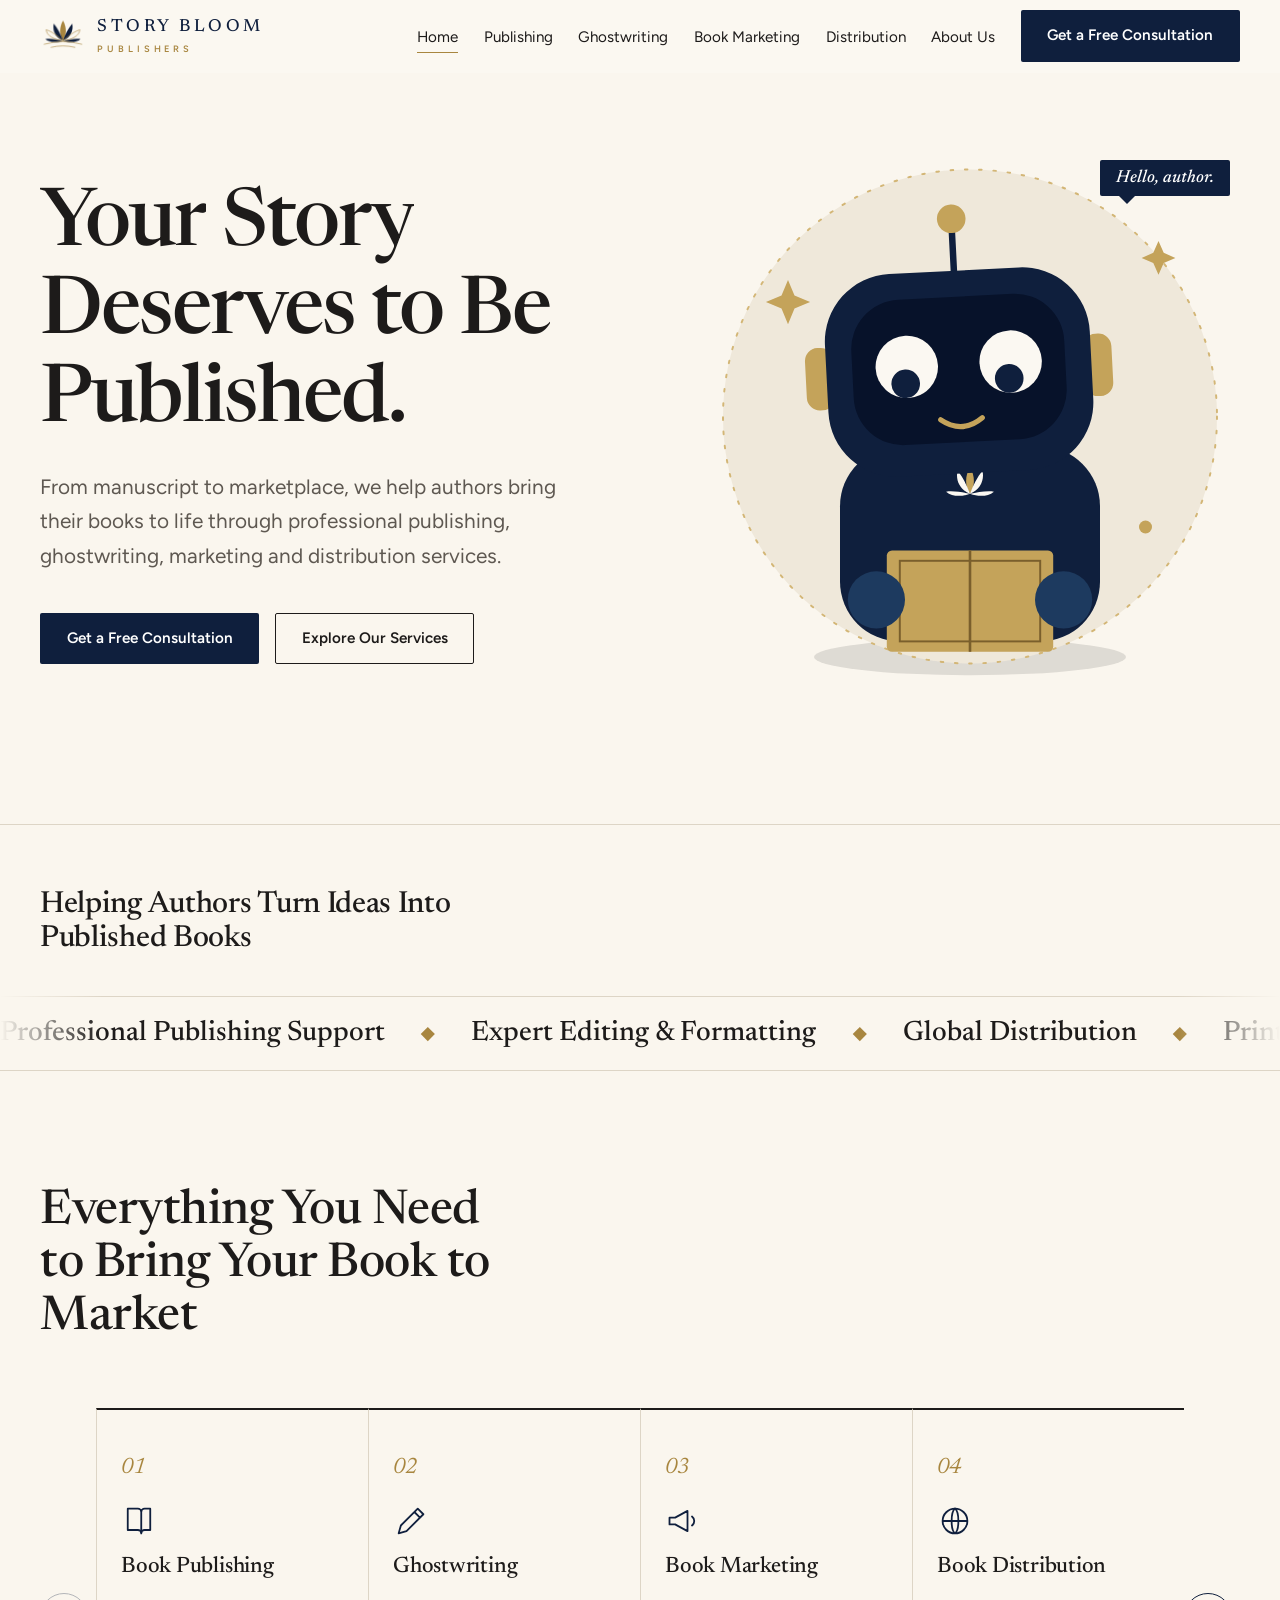
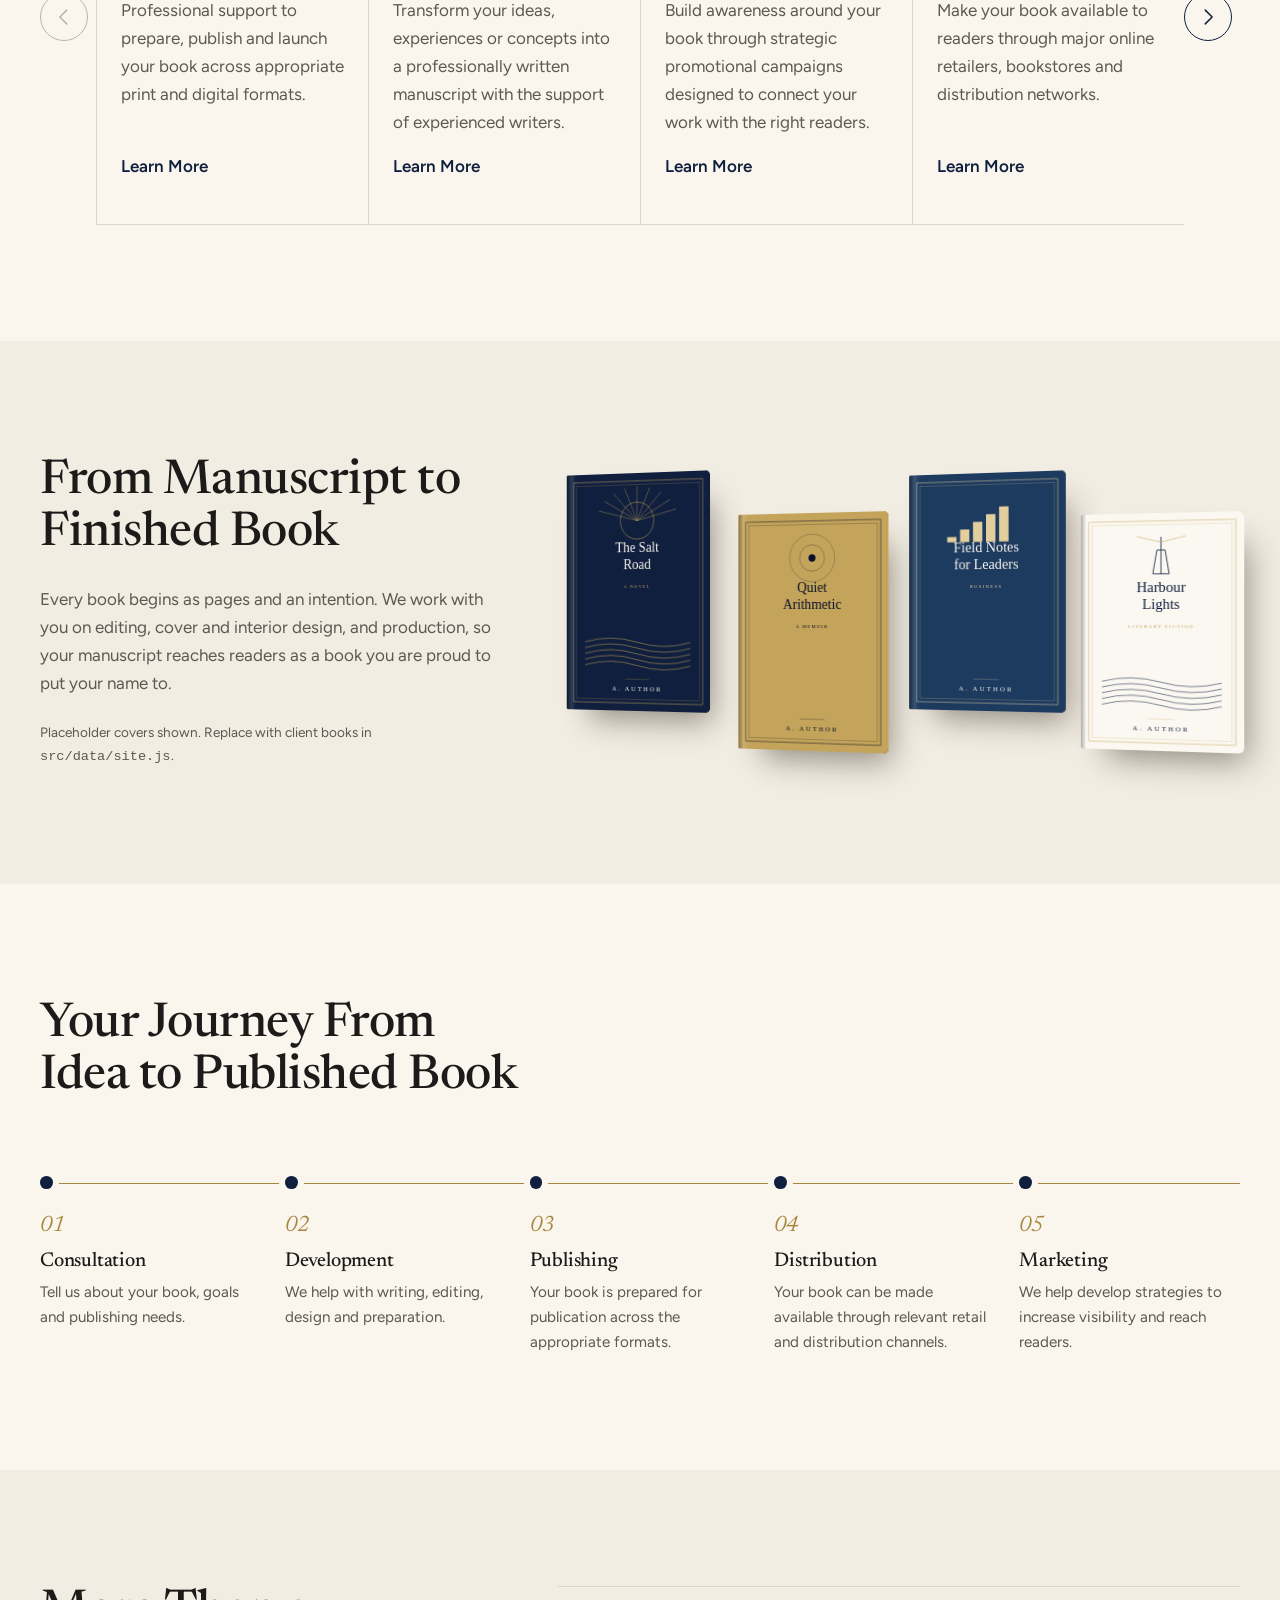
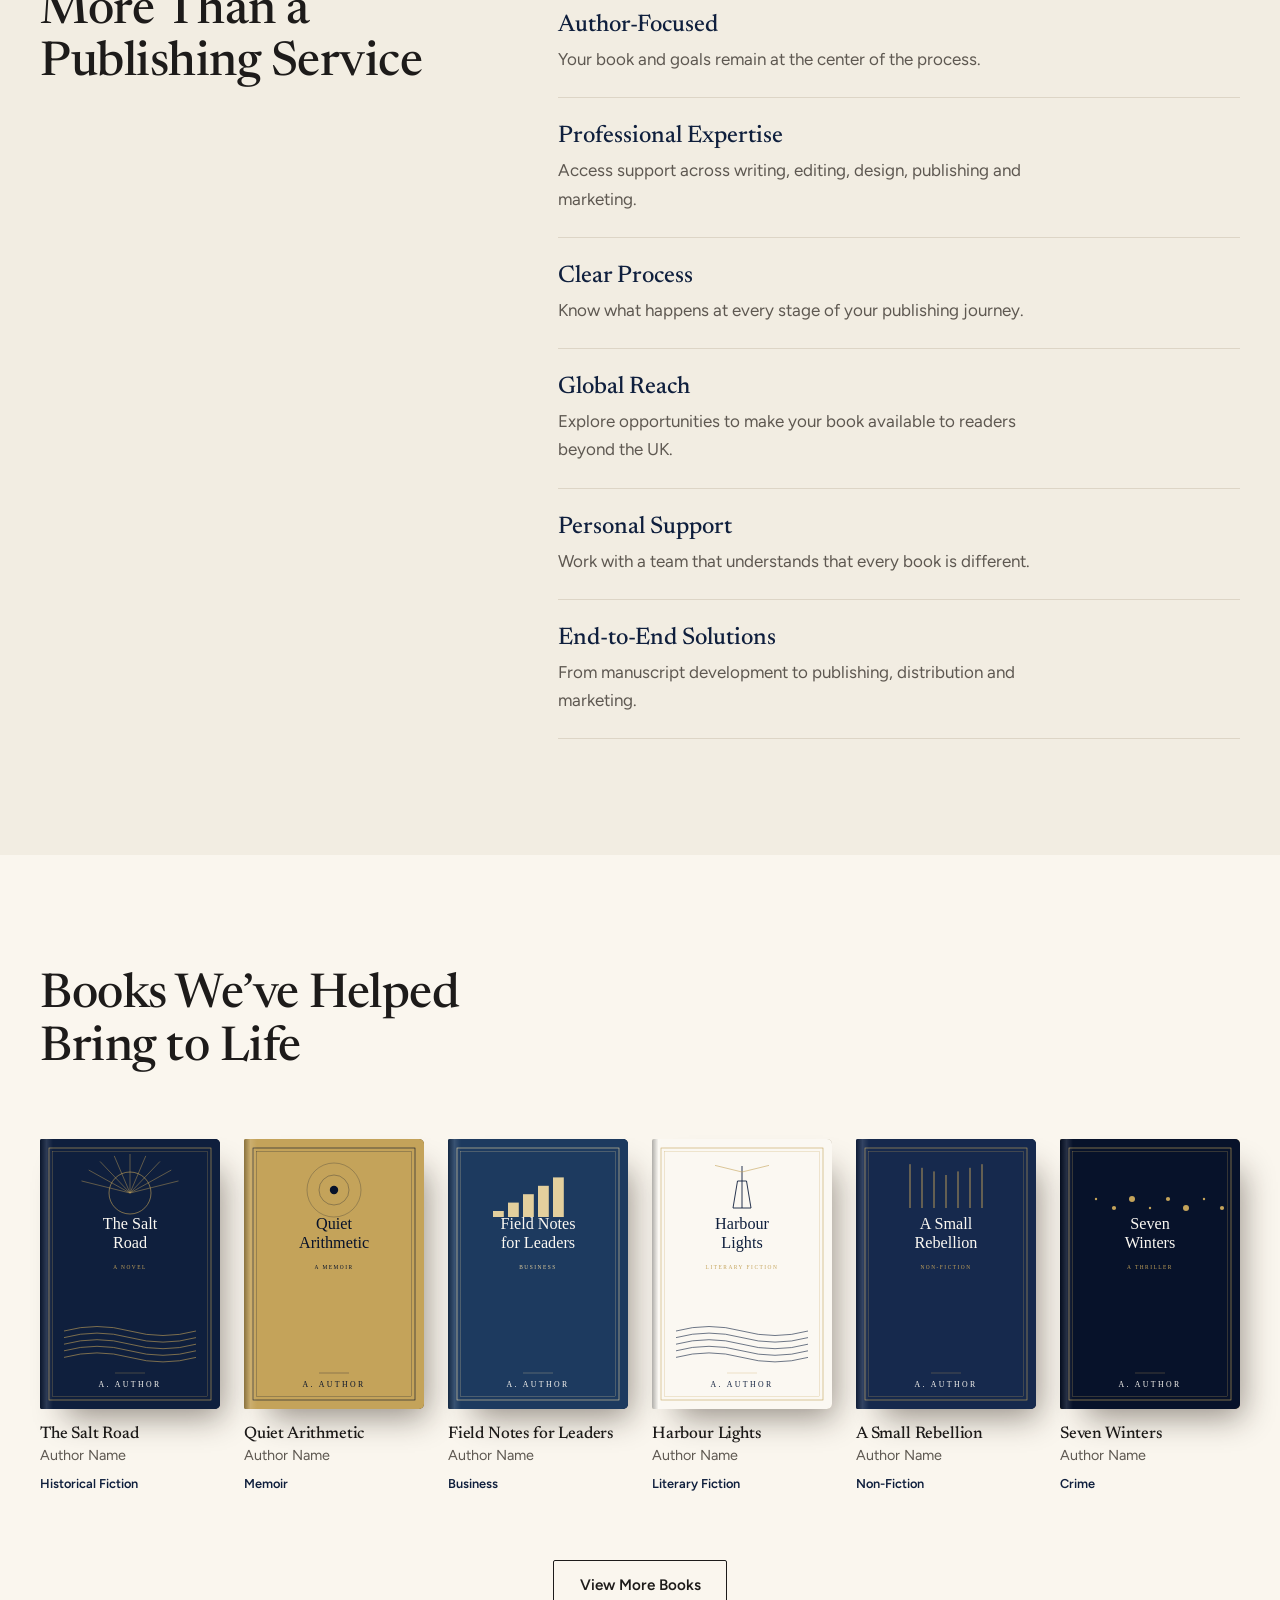
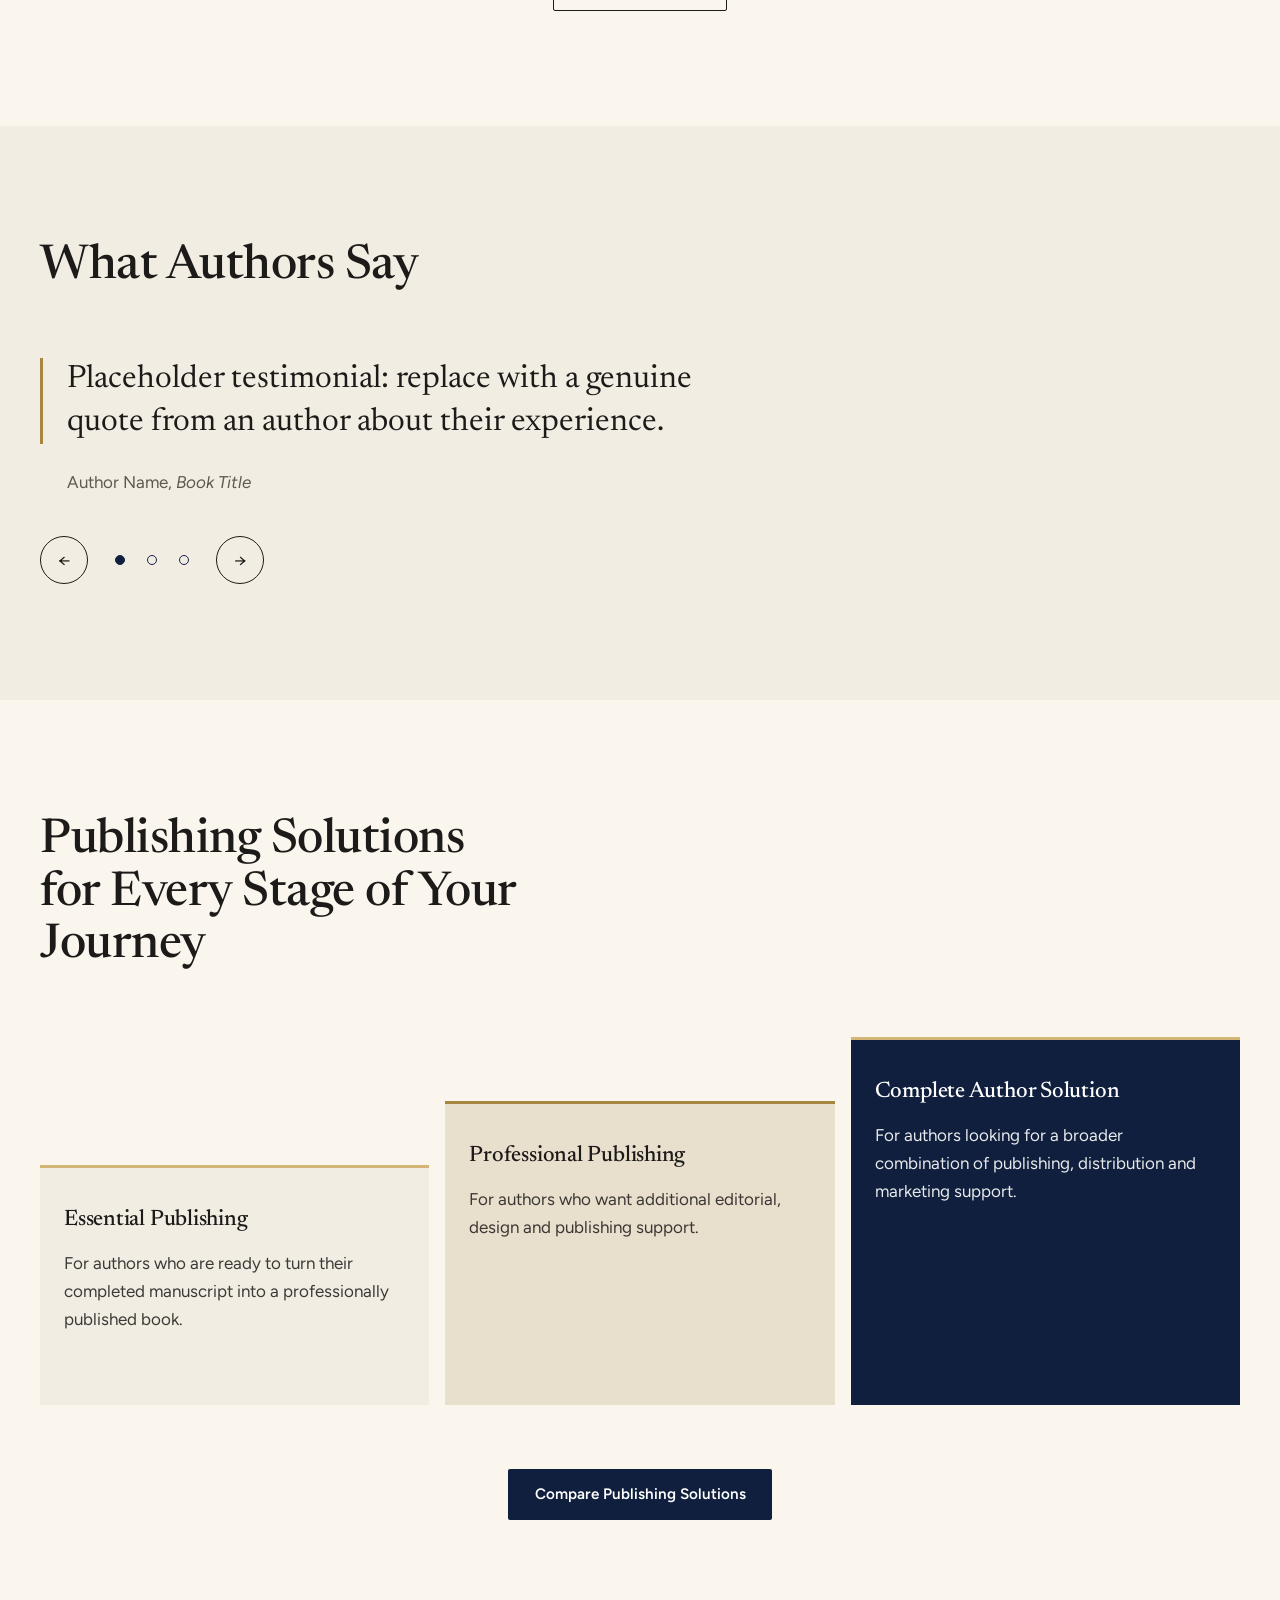
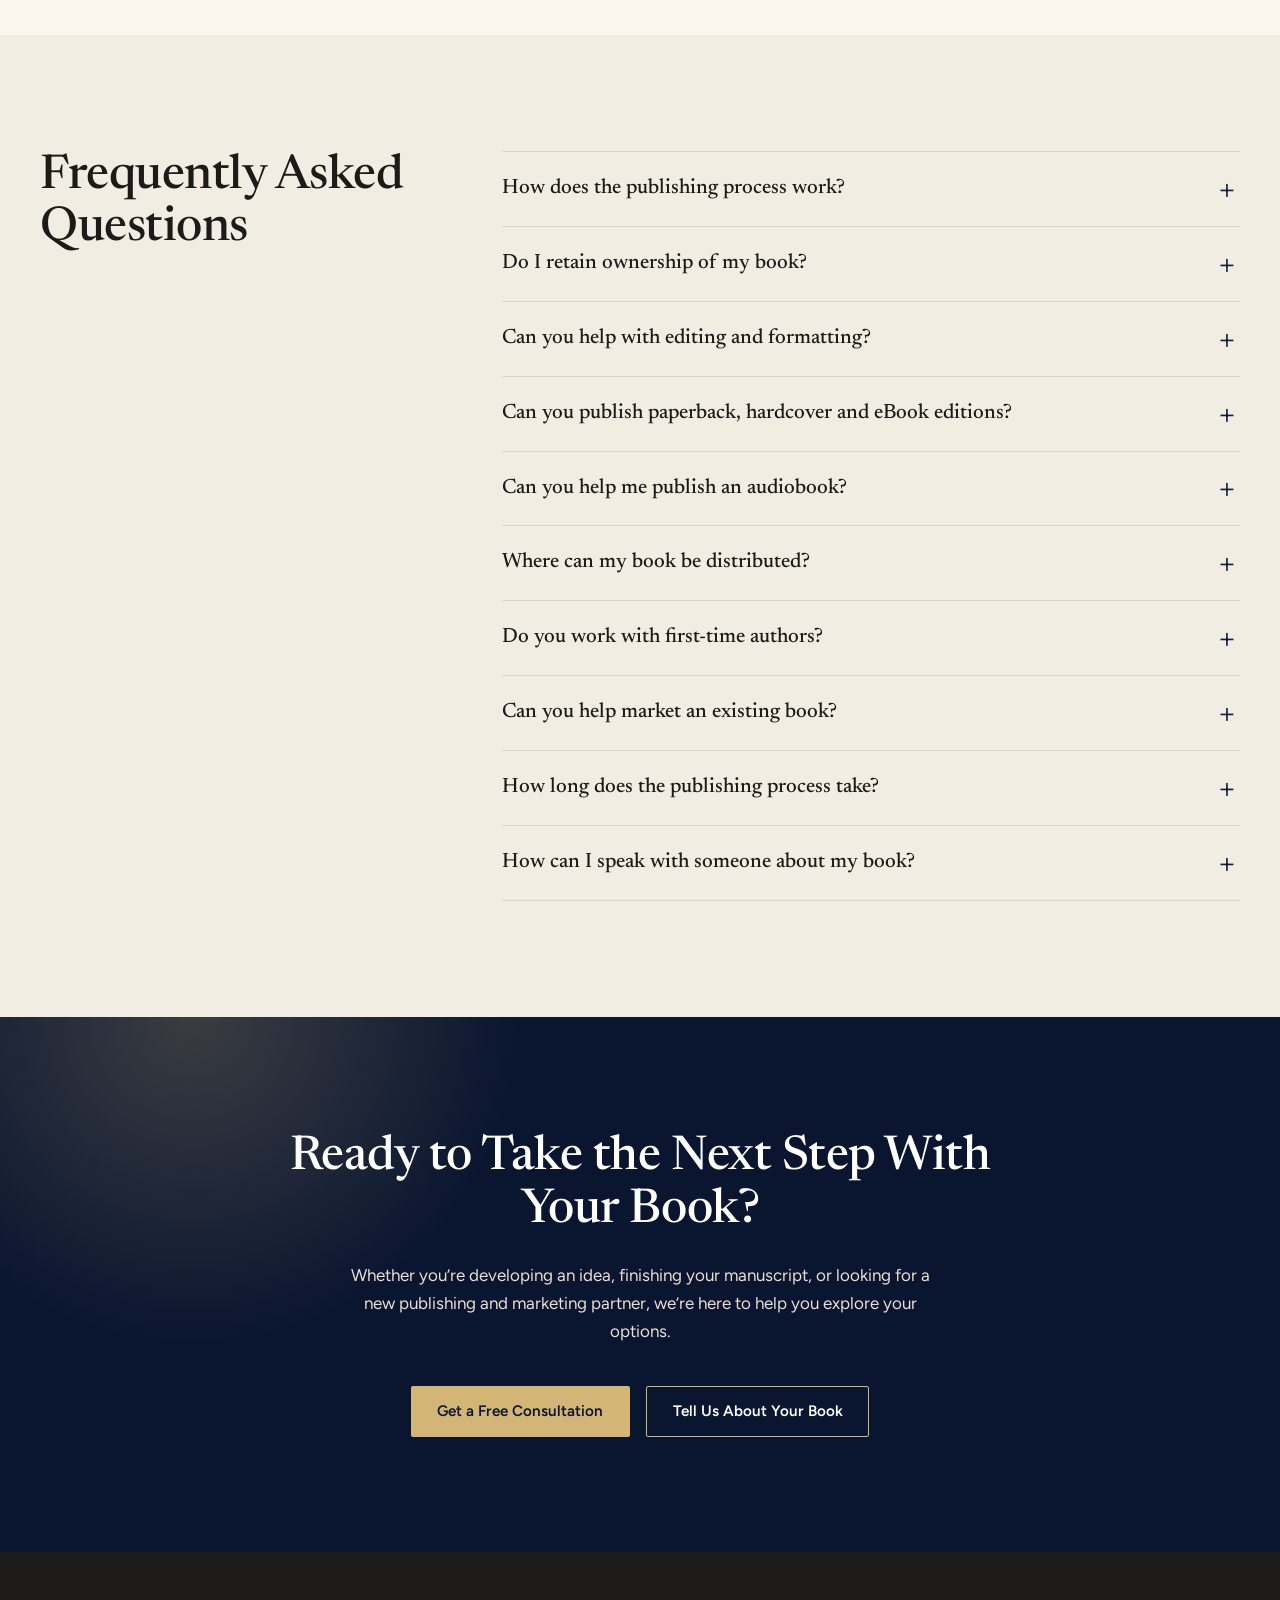
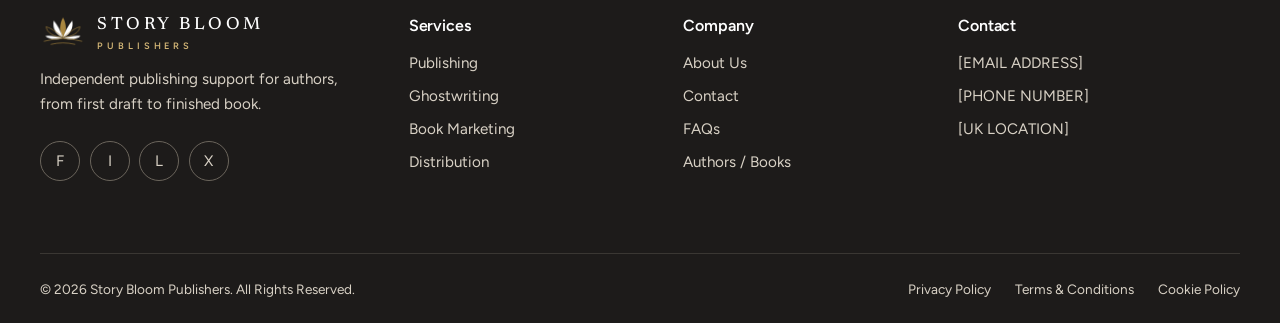
==== story-bloom/index.html @ 10a1fac2 "Add files via upload" ====
<!doctype html>
<html lang="en-GB">
<head>
  <meta charset="utf-8">
  <meta name="viewport" content="width=device-width, initial-scale=1">
  <title>Story Bloom Publishers | UK Book Publishing, Ghostwriting &amp; Marketing</title>
  <meta name="description" content="Professional book publishing, ghostwriting, book marketing and distribution services for authors in the UK. Bring your story to life and reach more readers.">
  <meta property="og:title" content="Story Bloom Publishers | UK Book Publishing, Ghostwriting & Marketing">
  <meta property="og:description" content="Professional book publishing, ghostwriting, book marketing and distribution services for authors in the UK.">
  <meta property="og:type" content="website">
  <meta property="og:image" content="assets/images/hero-books.svg"><!-- placeholder -->
  <meta property="og:url" content="https://www.example.co.uk/"><!-- placeholder -->
  <link rel="stylesheet" href="css/styles.css">
  <link rel="preconnect" href="https://fonts.googleapis.com"><link rel="preconnect" href="https://fonts.gstatic.com" crossorigin>
  <link href="https://fonts.googleapis.com/css2?family=Newsreader:ital,opsz,wght@0,6..72,400;0,6..72,500;1,6..72,400&family=Figtree:wght@400;500;600&display=swap" rel="stylesheet">
  <script type="application/ld+json">{"@context":"https://schema.org","@type":"Organization","name":"Story Bloom Publishers","url":"https://www.example.co.uk/","email":"[EMAIL ADDRESS]","telephone":"[PHONE NUMBER]"}</script>
</head>
<body>
<div id="site-header"></div>
<main id="main">

<!-- HERO -->
<section class="hero"><div class="wrap hero-grid">
  <div class="hero-copy">
    <h1>Your Story Deserves to Be Published.</h1>
    <p class="lead">From manuscript to marketplace, we help authors bring their books to life through professional publishing, ghostwriting, marketing and distribution services.</p>
    <div class="actions"><a class="btn btn-primary" href="#contact">Get a Free Consultation</a><a class="btn btn-ghost" href="#services">Explore Our Services</a></div>
  </div>
  <div class="hero-visual" id="hero-visual" role="img" aria-label="A friendly robot holding a book, its eyes following your cursor">
    <svg class="robot" viewBox="0 0 400 440" aria-hidden="true">
      <ellipse cx="200" cy="400" rx="120" ry="14" fill="#1d1b1a" opacity=".12"/>
      <circle cx="200" cy="215" r="190" fill="#efe8da"/>
      <circle cx="200" cy="215" r="190" fill="none" stroke="#d3b676" stroke-width="1.5" stroke-dasharray="2 9" stroke-linecap="round"/>
      <g class="twinkle"><path d="M60 110l5 12 12 5-12 5-5 12-5-12-12-5 12-5z" fill="#c4a35a"/><path d="M345 80l4 9 9 4-9 4-4 9-4-9-9-4 9-4z" fill="#c4a35a"/><circle cx="335" cy="300" r="5" fill="#c4a35a"/></g>
      <g class="body">
        <rect x="100" y="238" width="200" height="150" rx="46" fill="#0f1f3d"/>
        <g transform="translate(176 252) scale(.4)"><path d="M60 4C70 22 70 42 60 56 50 42 50 22 60 4Z" fill="#c4a35a"/><path d="M60 56C66 40 74 24 84 12 88 30 80 48 60 56ZM60 56C54 40 46 24 36 12 32 30 40 48 60 56ZM60 56C74 54 90 50 106 52 94 62 76 62 60 56ZM60 56C46 54 30 50 14 52 26 62 44 62 60 56Z" fill="#fbf8f2"/></g>
        <rect x="136" y="318" width="128" height="78" rx="4" fill="#c4a35a"/><rect x="146" y="326" width="108" height="62" fill="none" stroke="#7a5f2c" stroke-width="1.5"/><line x1="200" y1="318" x2="200" y2="396" stroke="#7a5f2c" stroke-width="2"/>
        <circle cx="128" cy="356" r="22" fill="#1d3a5f"/><circle cx="272" cy="356" r="22" fill="#1d3a5f"/>
      </g>
      <rect x="182" y="222" width="36" height="20" fill="#1d3a5f"/>
      <g class="head">
        <line x1="200" y1="72" x2="200" y2="36" stroke="#0f1f3d" stroke-width="5" stroke-linecap="round"/>
        <circle class="ant-ball" cx="200" cy="30" r="11" fill="#c4a35a"/>
        <rect x="82" y="124" width="22" height="48" rx="10" fill="#c4a35a"/><rect x="296" y="124" width="22" height="48" rx="10" fill="#c4a35a"/>
        <rect x="98" y="70" width="204" height="156" rx="52" fill="#0f1f3d"/>
        <rect x="118" y="90" width="164" height="112" rx="38" fill="#07122a"/>
        <g class="eye"><circle cx="160" cy="142" r="24" fill="#fbf8f2"/><circle class="pupil" cx="160" cy="142" r="11" fill="#0f1f3d"/><circle class="pupil" cx="164" cy="137" r="3.5" fill="#c4a35a" opacity=".0"/></g>
        <g class="eye"><circle cx="240" cy="142" r="24" fill="#fbf8f2"/><circle class="pupil" cx="240" cy="142" r="11" fill="#0f1f3d"/></g>
        <path d="M184 184q16 12 32 0" fill="none" stroke="#c4a35a" stroke-width="4" stroke-linecap="round"/>
      </g>
    </svg>
    <p class="bubble">Hello, author.</p>
  </div>
</div></section>

<!-- TRUST -->
<section class="trust" aria-labelledby="trust-h"><div class="wrap">
  <h2 id="trust-h">Helping Authors Turn Ideas Into Published Books</h2></div>
  <div class="marquee"><div class="marquee-track" id="marquee-track"><ul class="marquee-set">
    <li>Professional Publishing Support</li>
    <li>Expert Editing &amp; Formatting</li>
    <li>Global Distribution</li>
    <li>Print &amp; Digital Publishing</li>
    <li>Dedicated Author Support</li>
    <li>Professional Cover Design</li>
    <li>Manuscript Assessment</li>
    <li>ISBN &amp; Metadata Support</li>
    <li>eBook Conversion</li>
    <li>Audiobook Production</li>
    <li>Launch &amp; Marketing Planning</li>
  </ul></div></div>
</section>

<!-- SERVICES -->
<section class="section" id="services" data-reveal><div class="wrap">
  <h2 class="section-title">Everything You Need to Bring Your Book to Market</h2>
  <div class="svc-wrap" role="region" aria-roledescription="carousel" aria-label="Our services">
    <button class="svc-btn" id="svc-prev" aria-label="Previous services"><svg viewBox="0 0 32 32" aria-hidden="true"><path d="M20 6L10 16l10 10"/></svg></button>
    <div class="services" id="svc-track" tabindex="0">
    <article class="service" id="publishing"><span class="num">01</span>
      <svg viewBox="0 0 32 32" aria-hidden="true"><path d="M6 5h9a3 3 0 0 1 3 3v19a3 3 0 0 0-3-3H6zM26 5h-5a3 3 0 0 0-3 3v19a3 3 0 0 1 3-3h5z"/></svg>
      <h3>Book Publishing</h3><p>Professional support to prepare, publish and launch your book across appropriate print and digital formats.</p><a href="#publishing" class="more">Learn More<span class="sr"> about Book Publishing</span></a></article>
    <article class="service" id="ghostwriting"><span class="num">02</span>
      <svg viewBox="0 0 32 32" aria-hidden="true"><path d="M5 27l2-7L22 5l5 5L12 25zM19 8l5 5"/></svg>
      <h3>Ghostwriting</h3><p>Transform your ideas, experiences or concepts into a professionally written manuscript with the support of experienced writers.</p><a href="#ghostwriting" class="more">Learn More<span class="sr"> about Ghostwriting</span></a></article>
    <article class="service" id="marketing"><span class="num">03</span>
      <svg viewBox="0 0 32 32" aria-hidden="true"><path d="M4 13v6h5l11 6V7L9 13zM24 12a5 5 0 0 1 0 8"/></svg>
      <h3>Book Marketing</h3><p>Build awareness around your book through strategic promotional campaigns designed to connect your work with the right readers.</p><a href="#marketing" class="more">Learn More<span class="sr"> about Book Marketing</span></a></article>
    <article class="service" id="distribution"><span class="num">04</span>
      <svg viewBox="0 0 32 32" aria-hidden="true"><path d="M16 5a11 11 0 1 0 0 22 11 11 0 0 0 0-22zM5 16h22M16 5c4 3 4 19 0 22M16 5c-4 3-4 19 0 22"/></svg>
      <h3>Book Distribution</h3><p>Make your book available to readers through major online retailers, bookstores and distribution networks.</p><a href="#distribution" class="more">Learn More<span class="sr"> about Book Distribution</span></a></article>
    <article class="service" id="audiobook"><span class="num">05</span>
      <svg viewBox="0 0 32 32" aria-hidden="true"><path d="M5 20v-4a11 11 0 0 1 22 0v4M5 18h4v8H5zM23 18h4v8h-4z"/></svg>
      <h3>Audiobook Production</h3><p>Turn your finished book into an audiobook, with narration and production support for listening platforms.</p><a href="#audiobook" class="more">Learn More<span class="sr"> about Audiobook Production</span></a></article>
    <article class="service" id="editing"><span class="num">06</span>
      <svg viewBox="0 0 32 32" aria-hidden="true"><path d="M14 6a8 8 0 1 0 0 16 8 8 0 0 0 0-16zM20 20l7 7"/></svg>
      <h3>Editing &amp; Proofreading</h3><p>Refine your manuscript with careful editorial support, from structural feedback to final proofreading.</p><a href="#editing" class="more">Learn More<span class="sr"> about Editing &amp; Proofreading</span></a></article>
    <article class="service" id="cover-design"><span class="num">07</span>
      <svg viewBox="0 0 32 32" aria-hidden="true"><path d="M6 4h20v24H6zM11 21l4-5 3 3 3-4 4 6"/></svg>
      <h3>Cover Design &amp; Formatting</h3><p>A cover and interior layout shaped around your story, designed to look at home on any bookshelf.</p><a href="#cover-design" class="more">Learn More<span class="sr"> about Cover Design &amp; Formatting</span></a></article>
    </div>
    <button class="svc-btn" id="svc-next" aria-label="Next services"><svg viewBox="0 0 32 32" aria-hidden="true"><path d="M12 6l10 10-10 10"/></svg></button>
  </div>
</div></section>

<!-- MANUSCRIPT TO BOOK -->
<section class="section band" data-reveal><div class="wrap feature">
  <div><h2>From Manuscript to Finished Book</h2>
    <p>Every book begins as pages and an intention. We work with you on editing, cover and interior design, and production, so your manuscript reaches readers as a book you are proud to put your name to.</p>
    <p class="note">Placeholder covers shown. Replace with client books in <code>src/data/site.js</code>.</p></div>
  <div class="shelf" id="feature-books"></div>
</div></section>

<!-- PROCESS -->
<section class="section" data-reveal><div class="wrap">
  <h2 class="section-title">Your Journey From Idea to Published Book</h2>
  <ol class="steps">
    <li><span class="num">01</span><h3>Consultation</h3><p>Tell us about your book, goals and publishing needs.</p></li>
    <li><span class="num">02</span><h3>Development</h3><p>We help with writing, editing, design and preparation.</p></li>
    <li><span class="num">03</span><h3>Publishing</h3><p>Your book is prepared for publication across the appropriate formats.</p></li>
    <li><span class="num">04</span><h3>Distribution</h3><p>Your book can be made available through relevant retail and distribution channels.</p></li>
    <li><span class="num">05</span><h3>Marketing</h3><p>We help develop strategies to increase visibility and reach readers.</p></li>
  </ol>
</div></section>

<!-- WHY US -->
<section class="section band" id="about" data-reveal><div class="wrap why">
  <h2>More Than a Publishing Service</h2>
  <dl class="why-list">
    <div><dt>Author-Focused</dt><dd>Your book and goals remain at the center of the process.</dd></div>
    <div><dt>Professional Expertise</dt><dd>Access support across writing, editing, design, publishing and marketing.</dd></div>
    <div><dt>Clear Process</dt><dd>Know what happens at every stage of your publishing journey.</dd></div>
    <div><dt>Global Reach</dt><dd>Explore opportunities to make your book available to readers beyond the UK.</dd></div>
    <div><dt>Personal Support</dt><dd>Work with a team that understands that every book is different.</dd></div>
    <div><dt>End-to-End Solutions</dt><dd>From manuscript development to publishing, distribution and marketing.</dd></div>
  </dl>
</div></section>

<!-- BOOKS -->
<section class="section" id="books" data-reveal><div class="wrap">
  <h2 class="section-title">Books We’ve Helped Bring to Life</h2>
  <!-- PLACEHOLDER CONTENT: edit the books array in src/data/site.js -->
  <div class="book-grid" id="book-grid"></div>
  <p class="center"><a class="btn btn-ghost" href="#books">View More Books</a></p>
</div></section>

<!-- TESTIMONIALS -->
<section class="section band" data-reveal><div class="wrap">
  <h2 class="section-title">What Authors Say</h2>
  <!-- PLACEHOLDER CONTENT: not real testimonials. Replace in src/data/site.js -->
  <div class="slider" role="region" aria-roledescription="carousel" aria-label="Author testimonials">
    <div class="t-track" id="t-track" tabindex="0"></div>
    <div class="t-ctrl"><button id="t-prev" aria-label="Previous testimonial">←</button><div id="t-dots" class="dots"></div><button id="t-next" aria-label="Next testimonial">→</button></div>
  </div>
</div></section>

<!-- SOLUTIONS -->
<section class="section" data-reveal><div class="wrap">
  <h2 class="section-title">Publishing Solutions for Every Stage of Your Journey</h2>
  <div class="solutions">
    <article class="sol"><h3>Essential Publishing</h3><p>For authors who are ready to turn their completed manuscript into a professionally published book.</p></article>
    <article class="sol sol-mid"><h3>Professional Publishing</h3><p>For authors who want additional editorial, design and publishing support.</p></article>
    <article class="sol sol-top"><h3>Complete Author Solution</h3><p>For authors looking for a broader combination of publishing, distribution and marketing support.</p></article>
  </div>
  <p class="center"><a class="btn btn-primary" href="#publishing">Compare Publishing Solutions</a></p>
</div></section>

<!-- FAQ -->
<section class="section band" id="faq" data-reveal><div class="wrap faq">
  <h2>Frequently Asked Questions</h2>
  <div class="faq-list">
    <div class="faq-item"><h3><button class="faq-q" aria-expanded="false" aria-controls="a1" id="q1">How does the publishing process work?</button></h3><div class="faq-a" id="a1" role="region" aria-labelledby="q1"><p>It begins with a consultation about your book and goals. We then recommend the editing, design, publishing, distribution and marketing support that suits you.</p></div></div>
    <div class="faq-item"><h3><button class="faq-q" aria-expanded="false" aria-controls="a2" id="q2">Do I retain ownership of my book?</button></h3><div class="faq-a" id="a2" role="region" aria-labelledby="q2"><p>Depending on your chosen service and agreement, rights are set out in your contract. We will explain the terms clearly before you commit.</p></div></div>
    <div class="faq-item"><h3><button class="faq-q" aria-expanded="false" aria-controls="a3" id="q3">Can you help with editing and formatting?</button></h3><div class="faq-a" id="a3" role="region" aria-labelledby="q3"><p>Yes, depending on your chosen service, we can support editing, interior formatting and cover design.</p></div></div>
    <div class="faq-item"><h3><button class="faq-q" aria-expanded="false" aria-controls="a4" id="q4">Can you publish paperback, hardcover and eBook editions?</button></h3><div class="faq-a" id="a4" role="region" aria-labelledby="q4"><p>We can help prepare a range of print and digital formats. Available options depend on your book and chosen service.</p></div></div>
    <div class="faq-item"><h3><button class="faq-q" aria-expanded="false" aria-controls="a5" id="q5">Can you help me publish an audiobook?</button></h3><div class="faq-a" id="a5" role="region" aria-labelledby="q5"><p>Audiobook support may be available depending on your chosen service. Ask us during your consultation.</p></div></div>
    <div class="faq-item"><h3><button class="faq-q" aria-expanded="false" aria-controls="a6" id="q6">Where can my book be distributed?</button></h3><div class="faq-a" id="a6" role="region" aria-labelledby="q6"><p>Depending on your chosen service and agreement, we can help make your book available through online retailers, bookstores and distribution networks.</p></div></div>
    <div class="faq-item"><h3><button class="faq-q" aria-expanded="false" aria-controls="a7" id="q7">Do you work with first-time authors?</button></h3><div class="faq-a" id="a7" role="region" aria-labelledby="q7"><p>Yes. We work with first-time, independent and established authors, and guide you at each stage.</p></div></div>
    <div class="faq-item"><h3><button class="faq-q" aria-expanded="false" aria-controls="a8" id="q8">Can you help market an existing book?</button></h3><div class="faq-a" id="a8" role="region" aria-labelledby="q8"><p>Yes, we can discuss marketing strategies for books that are already published.</p></div></div>
    <div class="faq-item"><h3><button class="faq-q" aria-expanded="false" aria-controls="a9" id="q9">How long does the publishing process take?</button></h3><div class="faq-a" id="a9" role="region" aria-labelledby="q9"><p>Timelines depend on your manuscript, chosen services and agreement. We will outline an expected schedule at the start.</p></div></div>
    <div class="faq-item"><h3><button class="faq-q" aria-expanded="false" aria-controls="a10" id="q10">How can I speak with someone about my book?</button></h3><div class="faq-a" id="a10" role="region" aria-labelledby="q10"><p>Request a free consultation using the button below, or contact us by email or phone.</p></div></div>
  </div>
</div></section>

<!-- FINAL CTA -->
<section class="cta" id="contact" data-reveal><div class="wrap">
  <h2>Ready to Take the Next Step With Your Book?</h2>
  <p>Whether you’re developing an idea, finishing your manuscript, or looking for a new publishing and marketing partner, we’re here to help you explore your options.</p>
  <div class="actions"><a class="btn btn-gold" href="mailto:[EMAIL ADDRESS]">Get a Free Consultation</a><a class="btn btn-line" href="mailto:[EMAIL ADDRESS]">Tell Us About Your Book</a></div>
</div></section>

</main>
<div id="site-footer"></div>
<script src="js/site-data.js"></script>
<script src="js/books.js"></script>
<script src="js/layout.js"></script>
<script src="js/main.js"></script>
</body>
</html>
---- story-bloom/css/styles.css ----
@import './tokens.css';
/* 1 Reset */
*,*::before,*::after{box-sizing:border-box}
html{scroll-behavior:smooth;scroll-padding-top:5rem;-webkit-text-size-adjust:100%}
body{margin:0;background:var(--ivory);color:var(--ink);font:400 1.0625rem/1.65 var(--sans);overflow-x:hidden}
body.lock{overflow:hidden}
img{max-width:100%;display:block}
ul,ol{list-style:none;margin:0;padding:0}
h1,h2,h3,p,dl,dd,figure,blockquote{margin:0}
a{color:inherit}
button{font:inherit;color:inherit;cursor:pointer}
/* 2 Typography */
h1,h2,h3{font-family:var(--serif);font-weight:500;line-height:1.1;letter-spacing:-.01em}
h1{font-size:clamp(2.5rem,7vw,5rem);letter-spacing:-.025em}
h2{font-size:clamp(1.9rem,4.2vw,3rem)}
h3{font-size:1.4rem}
.lead{font-size:clamp(1.1rem,2vw,1.3rem);color:var(--muted);max-width:34rem}
.sr{position:absolute;width:1px;height:1px;overflow:hidden;clip:rect(0 0 0 0)}
:focus-visible{outline:3px solid var(--navy);outline-offset:3px}
/* 3 Global */
.wrap{width:min(100% - 2.5rem,var(--max));margin-inline:auto}
.section{padding-block:var(--s6)}
.band{background:var(--paper)}
.section-title{max-width:30rem;margin-bottom:var(--s5)}
.center{text-align:center;margin-top:var(--s5)}
.note{font-size:.85rem;color:var(--muted);margin-top:var(--s2)}
.num{font-family:var(--serif);font-style:italic;color:var(--gold);font-size:1.4rem}
.skip{position:absolute;left:-999px;background:var(--navy);color:#fff;padding:.75rem 1rem;z-index:100}
.skip:focus{left:1rem;top:1rem}
.btn{display:inline-flex;align-items:center;justify-content:center;min-height:48px;padding:.75rem 1.6rem;font-weight:600;font-size:.95rem;text-decoration:none;border:1.5px solid transparent;border-radius:2px;transition:background .25s,color .25s,border-color .25s,transform .25s var(--ease)}
.btn:hover{transform:translateY(-2px)}
.btn-primary{background:var(--navy);color:#fff}.btn-primary:hover{background:var(--navy-deep)}
.btn-ghost{border-color:var(--ink)}.btn-ghost:hover{background:var(--ink);color:var(--ivory)}
.btn-gold{background:var(--gold-soft);color:var(--navy-deep)}.btn-gold:hover{background:#fff}
.btn-line{border-color:var(--gold-soft);color:#fff}.btn-line:hover{background:rgba(255,255,255,.1)}
.actions{display:flex;flex-wrap:wrap;gap:var(--s2);margin-top:var(--s4)}
/* 4 Header */
.header{position:sticky;top:0;z-index:50;background:rgba(251,248,242,.94);backdrop-filter:blur(8px);border-bottom:1px solid transparent;transition:border-color .3s}
.header.scrolled{border-color:var(--line)}
.header-in{display:flex;align-items:center;justify-content:space-between;min-height:72px}
.logo{font-family:var(--serif);font-size:1.5rem;font-weight:500;text-decoration:none}
.menu ul{display:flex;gap:1.6rem;margin-right:1.6rem}
.menu{display:flex;align-items:center}
.menu li a{text-decoration:none;font-size:.95rem;padding:.4rem 0;border-bottom:1.5px solid transparent;transition:border-color .2s}
.menu li a:hover,.menu li a[aria-current]{border-color:var(--gold)}
.burger{display:none;width:48px;height:48px;background:none;border:0;position:relative}
.burger span{position:absolute;left:12px;right:12px;height:2px;background:var(--ink);transition:transform .3s var(--ease)}
.burger span:first-child{top:19px}.burger span:last-child{top:27px}
.burger[aria-expanded=true] span:first-child{transform:translateY(4px) rotate(45deg)}
.burger[aria-expanded=true] span:last-child{transform:translateY(-4px) rotate(-45deg)}
/* 5 Hero */
.hero{padding-block:var(--s5) var(--s6);overflow:hidden}
.hero-grid{display:grid;grid-template-columns:1.05fr .95fr;gap:var(--s5);align-items:center}
.hero-visual{position:relative;aspect-ratio:1/1.05;max-width:520px;width:100%;justify-self:center}
.hero-visual>img{width:100%;height:100%;object-fit:cover}
.hero-book{position:absolute;width:52%}
.hero-book.b0{left:0;top:14%;transform:rotate(-6deg)}
.hero-book.b1{left:24%;top:0;z-index:2;width:56%}
.hero-book.b2{right:0;bottom:2%;transform:rotate(5deg)}
.hero-copy>*{animation:rise .9s var(--ease) both}
.hero-copy .lead{margin-top:var(--s3);animation-delay:.12s}.hero-copy .actions{animation-delay:.24s}
.hero-visual{animation:rise 1.1s .2s var(--ease) both}
/* Book mockup */
.book{position:relative;aspect-ratio:2/3;border-radius:2px 5px 5px 2px;overflow:hidden;background:linear-gradient(135deg,var(--c1),var(--c2));box-shadow:-3px 0 0 rgba(0,0,0,.25) inset,14px 20px 30px -12px rgba(30,20,10,.45)}
.book::after{content:'';position:absolute;inset:0 auto 0 0;width:7%;background:linear-gradient(90deg,rgba(0,0,0,.3),rgba(255,255,255,.12),transparent)}
.book-art{position:absolute;inset:0;display:flex;flex-direction:column;justify-content:space-between;padding:12% 12% 10% 16%;color:#f6efe0}
.book-art strong{font:500 clamp(.95rem,2vw,1.4rem)/1.1 var(--serif)}
.book-art em{font-size:.7rem;font-style:normal;opacity:.8}
.book img{position:absolute;inset:0;width:100%;height:100%;object-fit:cover}
/* 6 Trust */
.trust{border-block:1px solid var(--line);padding-block:var(--s5)}
.trust h2{font-size:clamp(1.4rem,2.6vw,1.9rem);margin-bottom:var(--s3);max-width:32rem}
.trust-list{display:flex;flex-wrap:wrap;gap:var(--s1) var(--s4)}
.trust-list li{padding-left:1.1rem;position:relative;font-weight:500}
.trust-list li::before{content:'';position:absolute;left:0;top:.7em;width:.5rem;height:.5rem;background:var(--gold);transform:rotate(45deg)}
/* 7 Services: ruled columns, not cards */
.services{display:grid;grid-template-columns:repeat(4,1fr);border-top:2px solid var(--ink)}
.service{padding:var(--s4) var(--s3) var(--s4) 0;display:flex;flex-direction:column;gap:var(--s2);border-bottom:1px solid var(--line);transition:background .3s}
.service+.service{padding-left:var(--s3);border-left:1px solid var(--line)}
.service svg{width:36px;height:36px;fill:none;stroke:var(--navy);stroke-width:1.6;stroke-linecap:round;stroke-linejoin:round;transition:transform .4s var(--ease)}
.service:hover svg{transform:translateY(-4px)}
.service p{color:var(--muted);flex:1}
.more{font-weight:600;color:var(--navy);text-decoration:underline;text-underline-offset:5px;text-decoration-color:var(--gold)}
/* 8 Feature shelf */
.feature{display:grid;grid-template-columns:.8fr 1.2fr;gap:var(--s5);align-items:center}
.feature p{margin-top:var(--s3);max-width:30rem;color:var(--muted)}
.shelf{display:grid;grid-template-columns:repeat(4,1fr);gap:var(--s2);perspective:1000px}
.shelf .book{transform:rotateY(-14deg);transition:transform .5s var(--ease)}
.shelf .book:nth-child(even){margin-top:2.5rem}
.shelf .book:hover{transform:rotateY(0) translateY(-6px)}
/* 9 Process */
.steps{display:grid;grid-template-columns:repeat(5,1fr);gap:var(--s3);position:relative;counter-reset:s}
.steps::before{content:'';position:absolute;top:.9rem;left:0;right:0;height:1px;background:var(--gold)}
.steps li{position:relative;padding-top:var(--s4)}
.steps li::before{content:'';position:absolute;top:.5rem;left:0;width:.8rem;height:.8rem;border-radius:50%;background:var(--navy);box-shadow:0 0 0 6px var(--ivory)}
.steps .num{display:block}.steps h3{font-size:1.25rem;margin:.3rem 0 .5rem}
.steps p{color:var(--muted);font-size:.95rem}
/* 10 Why */
.why{display:grid;grid-template-columns:.8fr 1.2fr;gap:var(--s5)}
.why h2{position:sticky;top:7rem;align-self:start}
.why-list div{padding-block:var(--s3);border-top:1px solid var(--line)}
.why-list div:last-child{border-bottom:1px solid var(--line)}
.why-list dt{font:500 1.5rem/1.2 var(--serif);color:var(--navy)}
.why-list dd{color:var(--muted);margin-top:.35rem;max-width:32rem}
/* 11 Books */
.book-grid{display:grid;grid-template-columns:repeat(6,1fr);gap:var(--s3)}
.book-item{text-decoration:none;display:block}
.book-item .book{transition:transform .4s var(--ease),box-shadow .4s}
.book-item:hover .book{transform:translateY(-6px)}
.book-item h3{font-size:1.05rem;margin-top:var(--s2)}
.book-item p{font-size:.9rem;color:var(--muted)}
.book-item small{font-size:.8rem;color:var(--navy);font-weight:600}
/* 12 Testimonials */
.slider{max-width:46rem}
.t-track{display:flex;overflow-x:auto;scroll-snap-type:x mandatory;scrollbar-width:none}
.t-track::-webkit-scrollbar{display:none}
.t-slide{flex:0 0 100%;scroll-snap-align:start;padding-right:var(--s2)}
.t-slide blockquote{font:400 clamp(1.4rem,3vw,2rem)/1.35 var(--serif);border-left:3px solid var(--gold);padding-left:var(--s3)}
.t-slide figcaption{margin:var(--s3) 0 0 calc(var(--s3) + 3px);color:var(--muted)}
.t-ctrl{display:flex;align-items:center;gap:var(--s2);margin-top:var(--s4)}
.t-ctrl>button{width:48px;height:48px;border:1.5px solid var(--ink);background:none;border-radius:50%}
.t-ctrl>button:hover{background:var(--ink);color:var(--ivory)}
.dots{display:flex}.dots button{width:32px;height:32px;background:none;border:0;position:relative}
.dots button::after{content:'';position:absolute;inset:11px;border-radius:50%;border:1.5px solid var(--navy)}
.dots button[aria-current=true]::after{background:var(--navy)}
/* 13 Solutions: three ascending steps */
.solutions{display:grid;grid-template-columns:repeat(3,1fr);align-items:end;gap:var(--s2)}
.sol{padding:var(--s4) var(--s3);min-height:15rem;background:var(--paper);border-top:3px solid var(--gold-soft)}
.sol-mid{min-height:19rem;background:#e9dfcd;border-color:var(--gold)}
.sol-top{min-height:23rem;background:var(--navy);color:#fff;border-color:var(--gold-soft)}
.sol p{margin-top:var(--s2);opacity:.85}
.sol-top p{opacity:.9}
/* 14 FAQ */
.faq{display:grid;grid-template-columns:.7fr 1.3fr;gap:var(--s5)}
.faq-item{border-top:1px solid var(--line)}.faq-item:last-child{border-bottom:1px solid var(--line)}
.faq-q{width:100%;text-align:left;background:none;border:0;padding:var(--s3) 2.5rem var(--s3) 0;font:500 1.3rem/1.25 var(--serif);position:relative}
.faq-q::after{content:'+';position:absolute;right:.25rem;top:50%;translate:0 -50%;font:300 1.8rem var(--sans);color:var(--navy);transition:rotate .3s}
.faq-q[aria-expanded=true]::after{rotate:45deg}
.faq-a{display:grid;grid-template-rows:0fr;visibility:hidden;transition:grid-template-rows .35s var(--ease),visibility .35s}
.faq-a.open{grid-template-rows:1fr;visibility:visible}
.faq-a p{overflow:hidden;color:var(--muted);max-width:38rem}
.faq-a.open p{padding-bottom:var(--s3)}
/* 15 CTA */
.cta{background:var(--navy-deep);color:#fff;padding-block:var(--s6);text-align:center}
.cta h2{max-width:44rem;margin-inline:auto}
.cta p{max-width:38rem;margin:var(--s3) auto 0;color:#eadfd0}
.cta .actions{justify-content:center}
/* 16 Footer */
.footer{background:var(--ink);color:#d8d1c5;padding-top:var(--s5);font-size:.95rem}
.footer-grid{display:grid;grid-template-columns:1.4fr 1fr 1fr 1.2fr;gap:var(--s4)}
.footer .logo{color:#fff}.footer p{margin-top:var(--s2);max-width:20rem}
.footer h3{font:600 1rem var(--sans);color:#fff;margin-bottom:var(--s2)}
.footer li{margin-bottom:.5rem}.footer a{text-decoration:none}.footer a:hover{text-decoration:underline}
.social{display:flex;gap:.6rem;margin-top:var(--s3)}
.social a{display:grid;place-items:center;width:40px;height:40px;border:1px solid #6c665d;border-radius:50%}
.footer-base{display:flex;flex-wrap:wrap;justify-content:space-between;gap:var(--s2);border-top:1px solid #3a3733;margin-top:var(--s5);padding-block:var(--s3);font-size:.85rem}
.footer-base p{margin:0}.footer-base ul{display:flex;flex-wrap:wrap;gap:var(--s3)}.footer-base li{margin:0}
.to-top{position:fixed;right:1rem;bottom:1rem;width:48px;height:48px;border-radius:50%;border:0;background:var(--navy);color:#fff;font-size:1.2rem;z-index:40}
.to-top[hidden]{display:none}
/* 17 Responsive */
@media (max-width:1024px){
  .services{grid-template-columns:1fr 1fr}
  .service:nth-child(3){padding-left:0;border-left:0}
  .book-grid{grid-template-columns:repeat(3,1fr)}
  .footer-grid{grid-template-columns:1fr 1fr}
  .menu ul{gap:1rem}
}
@media (max-width:860px){
  .burger{display:block}
  .menu{position:fixed;inset:72px 0 0;background:var(--ivory);flex-direction:column;align-items:stretch;justify-content:flex-start;padding:var(--s3) 1.25rem;gap:var(--s3);overflow:auto;opacity:0;visibility:hidden;transform:translateY(-8px);transition:opacity .3s,transform .3s var(--ease),visibility .3s}
  .menu.open{opacity:1;visibility:visible;transform:none}
  .menu ul{flex-direction:column;gap:0;margin:0}
  .menu li a{display:block;font:500 1.6rem var(--serif);padding:.8rem 0;border-bottom:1px solid var(--line)}
  .hero-grid,.feature,.why,.faq{grid-template-columns:1fr;gap:var(--s4)}
  .why h2{position:static}
  .hero-visual{max-width:420px}
  .steps{grid-template-columns:1fr;gap:0}
  .steps::before{top:0;bottom:0;left:.4rem;right:auto;width:1px;height:auto}
  .steps li{padding:0 0 var(--s4) var(--s4)}
  .steps li::before{top:.35rem;left:0;box-shadow:0 0 0 6px var(--ivory)}
  .solutions{grid-template-columns:1fr}.sol,.sol-mid,.sol-top{min-height:0}
  .shelf{grid-template-columns:1fr 1fr;gap:var(--s3)}
}
@media (max-width:560px){
  body{font-size:1rem}
  .services{grid-template-columns:1fr}
  .service,.service+.service{padding:var(--s3) 0;border-left:0}
  .book-grid{grid-template-columns:1fr 1fr}
  .footer-grid{grid-template-columns:1fr}
  .actions .btn{width:100%}
}
@media (min-width:1700px){:root{--max:1360px}}
/* 18 Animations */
@keyframes rise{from{opacity:0;transform:translateY(18px)}}
[data-reveal]{opacity:0;transition:opacity .8s var(--ease)}
[data-reveal].in{opacity:1}
@media (prefers-reduced-motion:reduce){
  html{scroll-behavior:auto}
  *,*::before,*::after{animation:none!important;transition:none!important}
  [data-reveal]{opacity:1}
}

/* Logo lockup */
.logo{display:flex;align-items:center;gap:.7rem;color:var(--navy)}
.mark{width:46px;height:auto;flex:none}.mark .n{fill:currentColor}.mark .g{fill:var(--gold)}.mark .o{fill:none;stroke:var(--gold);stroke-width:1.6}
.logo-text{display:flex;flex-direction:column;line-height:1}
.logo-text b{font:500 1.1rem var(--serif);letter-spacing:.2em}
.logo-text small{font:600 .58rem var(--sans);letter-spacing:.42em;color:var(--gold);margin-top:.4rem}
.footer .logo-text small{color:var(--gold-soft)}
@media (max-width:380px){.logo-text b{font-size:.95rem;letter-spacing:.14em}.mark{width:38px}}

/* ===== 19 Motion layer ===== */
/* Logo petals bloom on load */
.mark path{transform-box:fill-box;transform-origin:50% 100%;animation:bloom .9s var(--ease) both}
.mark path:nth-child(1){animation-delay:.45s}.mark path:nth-child(2),.mark path:nth-child(3){animation-delay:.6s}
.mark path:nth-child(4),.mark path:nth-child(5){animation-delay:.75s}.mark path:nth-child(6){animation-delay:.9s}.mark path:nth-child(7){animation-delay:1s}
@keyframes bloom{from{opacity:0;transform:scale(.15)}}
/* Hero headline: word by word */
.hero h1{animation:none}
.w{display:inline-block;overflow:hidden;vertical-align:top;padding-bottom:.1em;margin-bottom:-.1em}
.w>span{display:inline-block;animation:wordUp .95s var(--ease) both;animation-delay:calc(var(--i) * 110ms + 250ms)}
@keyframes wordUp{from{transform:translateY(110%)}}
.hero-copy .lead{animation-delay:.9s}.hero-copy .actions{animation-delay:1.1s}
/* Hero artwork: enters, then floats; tilts with the pointer */
.hero-visual{animation:rise 1.1s .4s var(--ease) both,float 8s 1.6s ease-in-out infinite}
@keyframes float{50%{transform:translateY(-12px)}}
.hero-visual>img{transform:perspective(900px) rotateX(var(--rx,0deg)) rotateY(var(--ry,0deg));transition:transform .3s ease-out}
/* Staggered entrance when a section scrolls in */
:is(.service,.steps li,.why-list>div,.book-item,.trust-list li,.sol){opacity:0;transform:translateY(28px);transition:opacity .8s var(--ease),transform .8s var(--ease);transition-delay:calc(var(--i,0) * 100ms)}
[data-reveal].in :is(.service,.steps li,.why-list>div,.book-item,.trust-list li,.sol){opacity:1;transform:none}
.shelf .book{opacity:0;transform:rotateY(-14deg) translateY(40px);transition:opacity .8s var(--ease),transform .8s var(--ease);transition-delay:calc(var(--i,0) * 120ms)}
[data-reveal].in .shelf .book{opacity:1;transform:rotateY(-14deg)}
[data-reveal].in .shelf .book:hover{transform:rotateY(0) translateY(-8px);transition-delay:0s;transition-duration:.5s}
/* Timeline draws itself */
.steps::before{transform:scaleX(0);transform-origin:left;transition:transform 1.8s .2s var(--ease)}
[data-reveal].in .steps::before{transform:none}
.steps li::before{transform:scale(0);transition:transform .5s calc(var(--i,0) * 300ms + .3s) var(--ease)}
[data-reveal].in .steps li::before{transform:scale(1)}
@media (max-width:860px){.steps::before{transform:scaleY(0);transform-origin:top}}
/* Hover touches */
.service{position:relative}
.service::before{content:'';position:absolute;top:-2px;left:0;right:0;height:2px;background:var(--gold);transform:scaleX(0);transform-origin:left;transition:transform .5s var(--ease)}
.service:hover::before,.service:focus-within::before{transform:none}
.why-list div{transition:padding-left .4s var(--ease)}.why-list div:hover{padding-left:var(--s2)}
.btn{position:relative;overflow:hidden}
.btn::after{content:'';position:absolute;top:0;bottom:0;left:-60%;width:40%;background:linear-gradient(100deg,transparent,rgba(255,255,255,.35),transparent);transform:skewX(-20deg);transition:left .7s var(--ease)}
.btn:hover::after{left:130%}
.more{background:linear-gradient(var(--gold),var(--gold)) 0 100%/0 2px no-repeat;text-decoration:none;padding-bottom:4px;transition:background-size .4s var(--ease)}
.more:hover{background-size:100% 2px}
/* Reading progress */
.progress{position:fixed;top:0;left:0;right:0;height:3px;background:var(--gold);transform:scaleX(0);transform-origin:left;z-index:60;pointer-events:none}
/* Final CTA glow */
.cta{position:relative;overflow:hidden}
.cta .wrap{position:relative}
.cta::before{content:'';position:absolute;width:60vmax;height:60vmax;left:-15vmax;top:-30vmax;background:radial-gradient(circle,rgba(211,182,118,.24),transparent 60%);animation:drift 16s ease-in-out infinite alternate}
@keyframes drift{to{transform:translate(55vw,12vmax)}}

/* ===== 20 Robot hero ===== */
.hero-visual{overflow:visible}
.robot{width:100%;height:auto;display:block;overflow:visible}
.eye{transform-box:fill-box;transform-origin:center;animation:blink 6s infinite}
@keyframes blink{0%,93%,100%{transform:scaleY(1)}96%{transform:scaleY(.08)}}
.pupil{transition:transform .12s ease-out}
.head{transform-origin:200px 215px;transition:transform .3s ease-out}
.ant-ball{animation:glow 2.2s ease-in-out infinite alternate}
@keyframes glow{from{opacity:.55}}
.twinkle path,.twinkle circle{transform-box:fill-box;transform-origin:center;animation:twinkle 3s ease-in-out infinite alternate}
.twinkle path:nth-child(2){animation-delay:1s}.twinkle circle{animation-delay:1.8s}
@keyframes twinkle{to{transform:scale(.55);opacity:.5}}
.bubble{position:absolute;top:4%;right:0;background:var(--navy);color:#fff;padding:.55rem 1rem;font:italic 500 1.1rem var(--serif);border-radius:2px;animation:pop .7s 1.8s var(--ease) both}
.bubble::after{content:'';position:absolute;left:1.2rem;bottom:-8px;border:8px solid transparent;border-bottom:0;border-top-color:var(--navy)}
@keyframes pop{from{opacity:0;transform:translateY(10px) scale(.9)}}
/* ===== 21 Marquee ===== */
.trust{padding-bottom:0;overflow:hidden}
.trust h2{margin-bottom:var(--s4)}
.marquee{border-top:1px solid var(--line);padding-block:1.4rem;-webkit-mask-image:linear-gradient(90deg,transparent,#000 8%,#000 92%,transparent);mask-image:linear-gradient(90deg,transparent,#000 8%,#000 92%,transparent)}
.marquee-track{display:flex;width:max-content;animation:scroll-left 45s linear infinite}
.marquee:hover .marquee-track{animation-play-state:paused}
.marquee-set{display:flex;flex-shrink:0}
.marquee-set li{display:flex;align-items:center;white-space:nowrap;font:500 clamp(1.25rem,2.4vw,1.75rem) var(--serif)}
.marquee-set li::after{content:'';width:.6rem;height:.6rem;margin-inline:clamp(1.5rem,3vw,2.5rem);background:var(--gold);transform:rotate(45deg)}
@keyframes scroll-left{to{transform:translateX(-50%)}}
@media (prefers-reduced-motion:reduce){.marquee-track{width:auto;flex-wrap:wrap}.marquee-set{flex-wrap:wrap;row-gap:.5rem}.marquee-set[aria-hidden]{display:none}}
/* ===== 22 Services carousel ===== */
.svc-wrap{display:grid;grid-template-columns:3.5rem 1fr 3.5rem;align-items:center}
.services{display:flex;overflow-x:auto;overflow-y:hidden;scroll-snap-type:x mandatory;scrollbar-width:none;border-top:0;grid-template-columns:none}
.services::-webkit-scrollbar{display:none}
.services .service,.services .service+.service{flex:0 0 25%;scroll-snap-align:start;padding:var(--s4) var(--s3);border-top:2px solid var(--ink);border-left:1px solid var(--line);transform:none}
.services .service:last-child{border-right:1px solid var(--line)}
.svc-btn{width:48px;height:48px;border-radius:50%;border:1.5px solid var(--navy);background:var(--ivory);color:var(--navy);display:grid;place-items:center;transition:background .25s,color .25s,opacity .25s}
.svc-btn svg{width:22px;height:22px;fill:none;stroke:currentColor;stroke-width:2.2;stroke-linecap:round;stroke-linejoin:round}
.svc-btn:hover:not(:disabled){background:var(--navy);color:#fff}
.svc-btn:disabled{opacity:.3;cursor:default}
@media (max-width:1100px){.services .service,.services .service+.service{flex-basis:50%}}
@media (max-width:700px){
  .svc-wrap{grid-template-columns:1fr 1fr;row-gap:var(--s3)}
  .services{grid-column:1/-1;grid-row:1}
  #svc-prev{grid-column:1;grid-row:2;justify-self:start}#svc-next{grid-column:2;grid-row:2;justify-self:end}
  .services .service,.services .service+.service{flex-basis:100%;padding:var(--s3) var(--s2);border-left:0}
  .services .service:last-child{border-right:0}
  .bubble{right:4%}
}
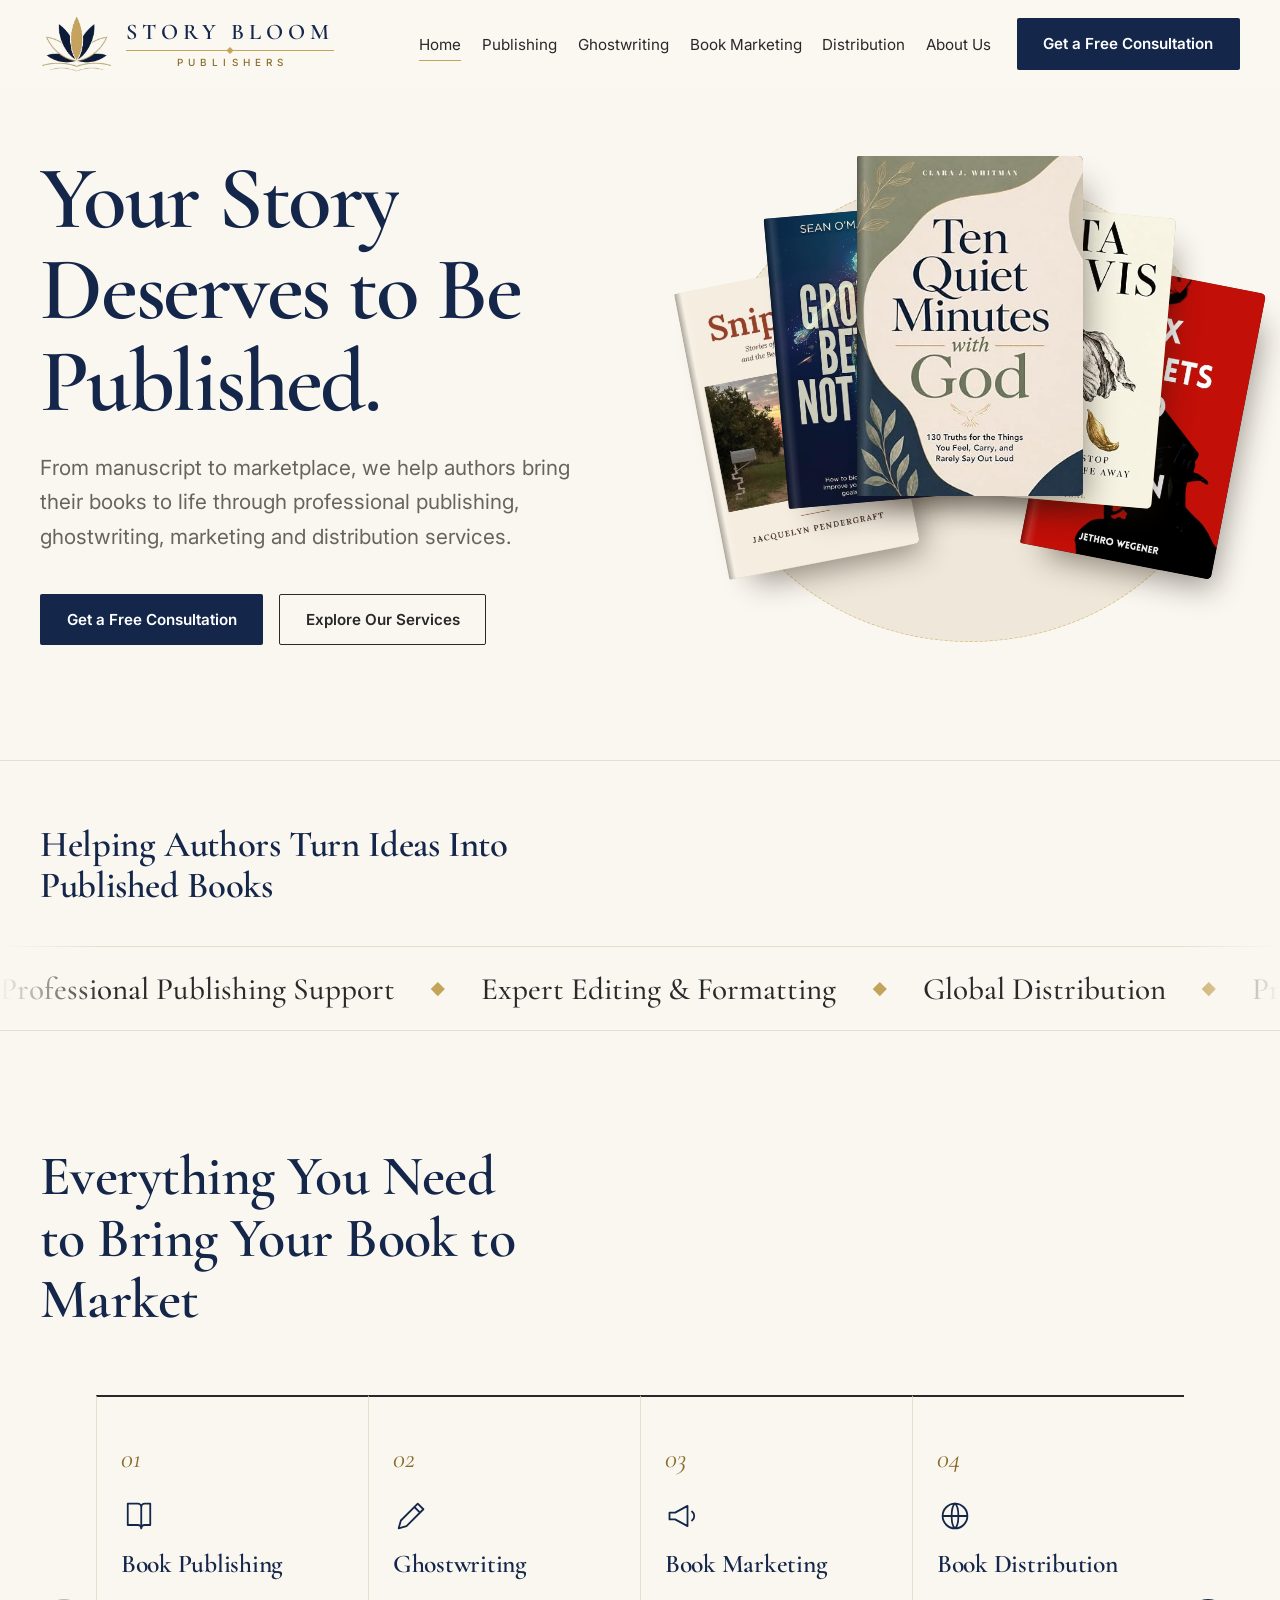
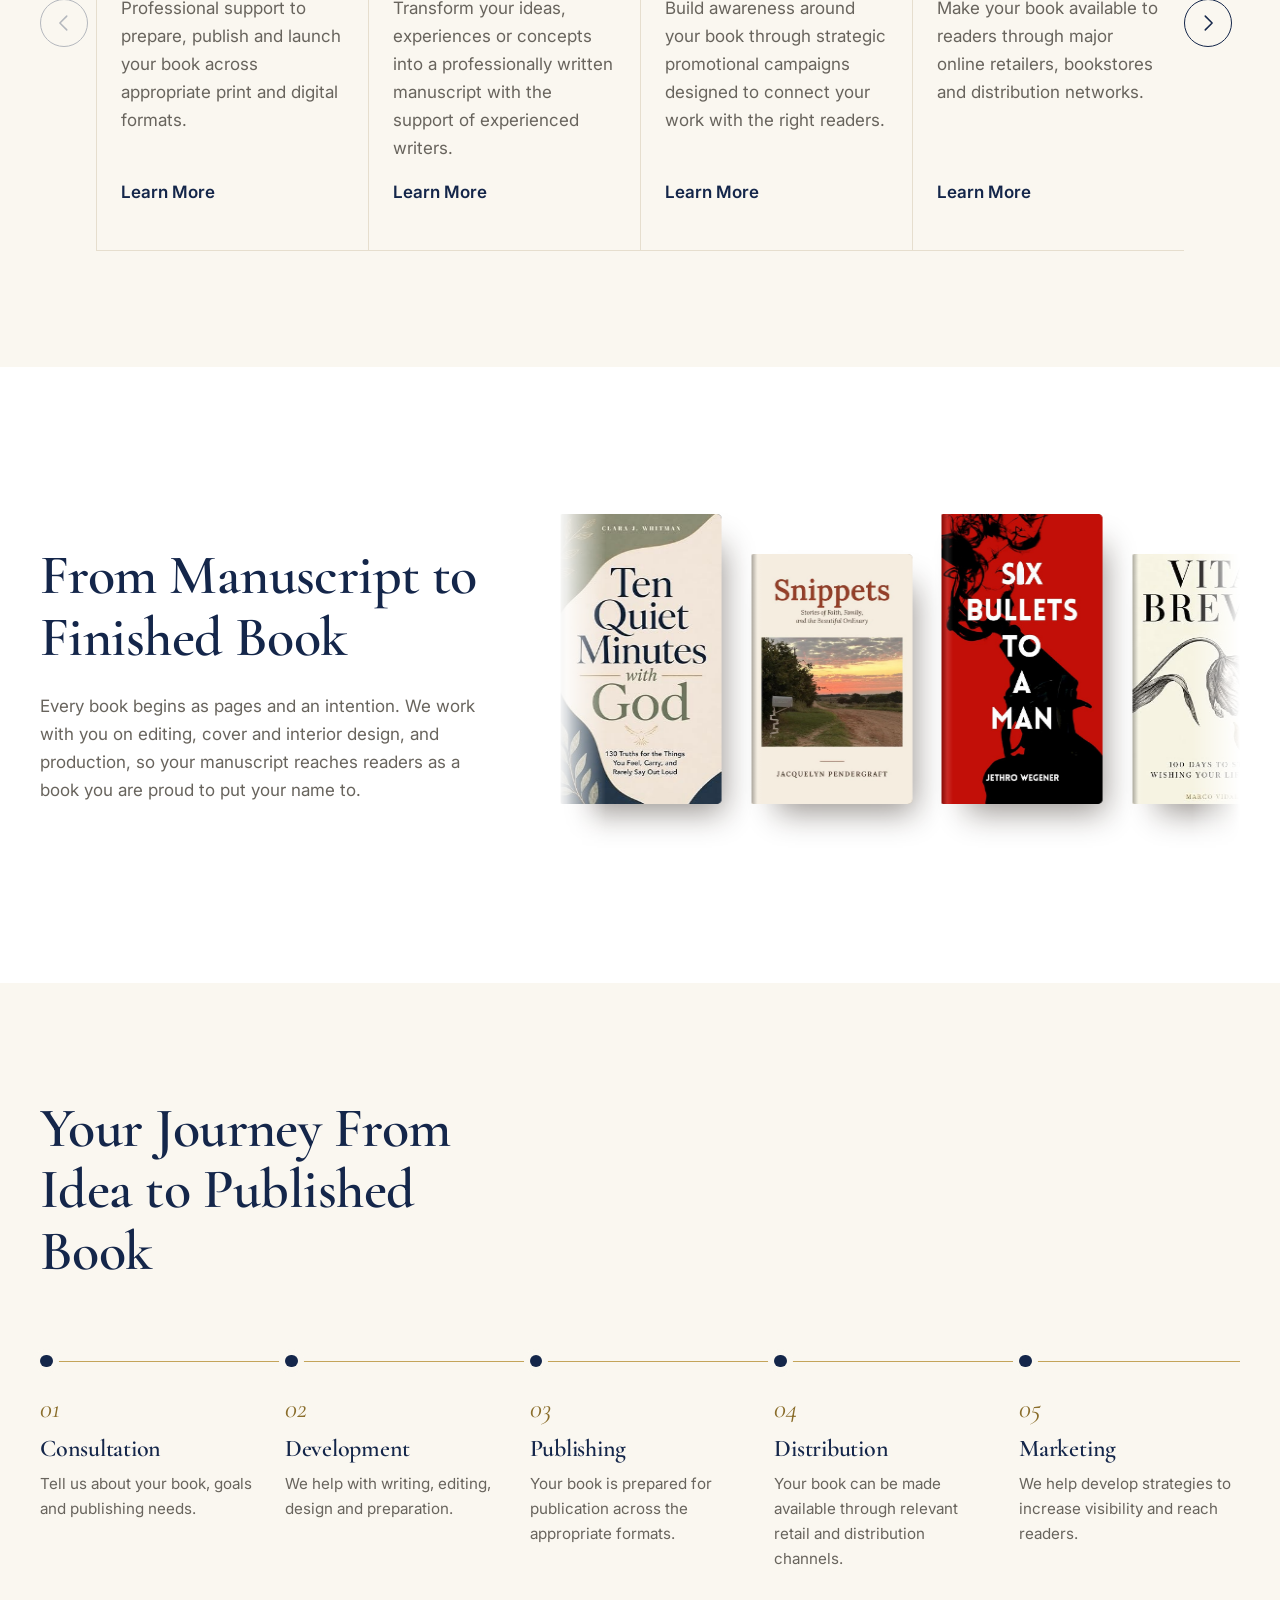
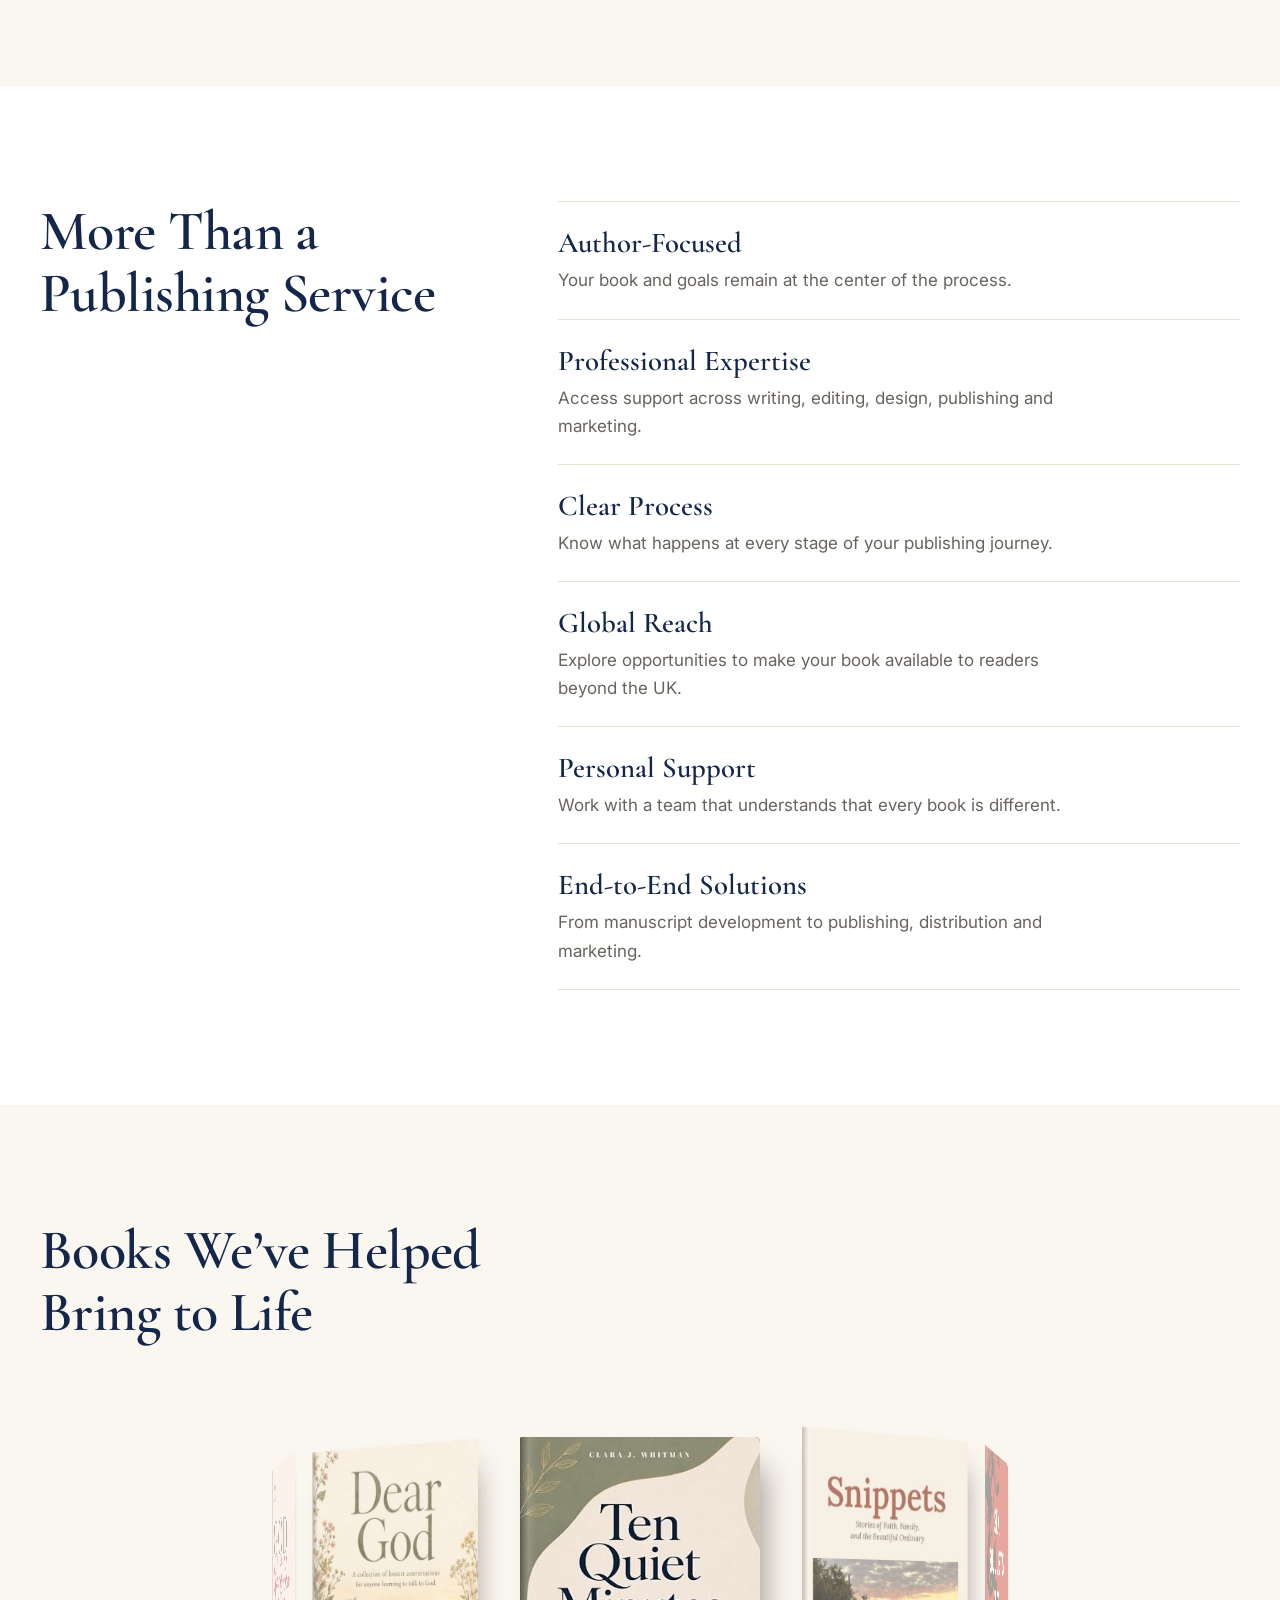
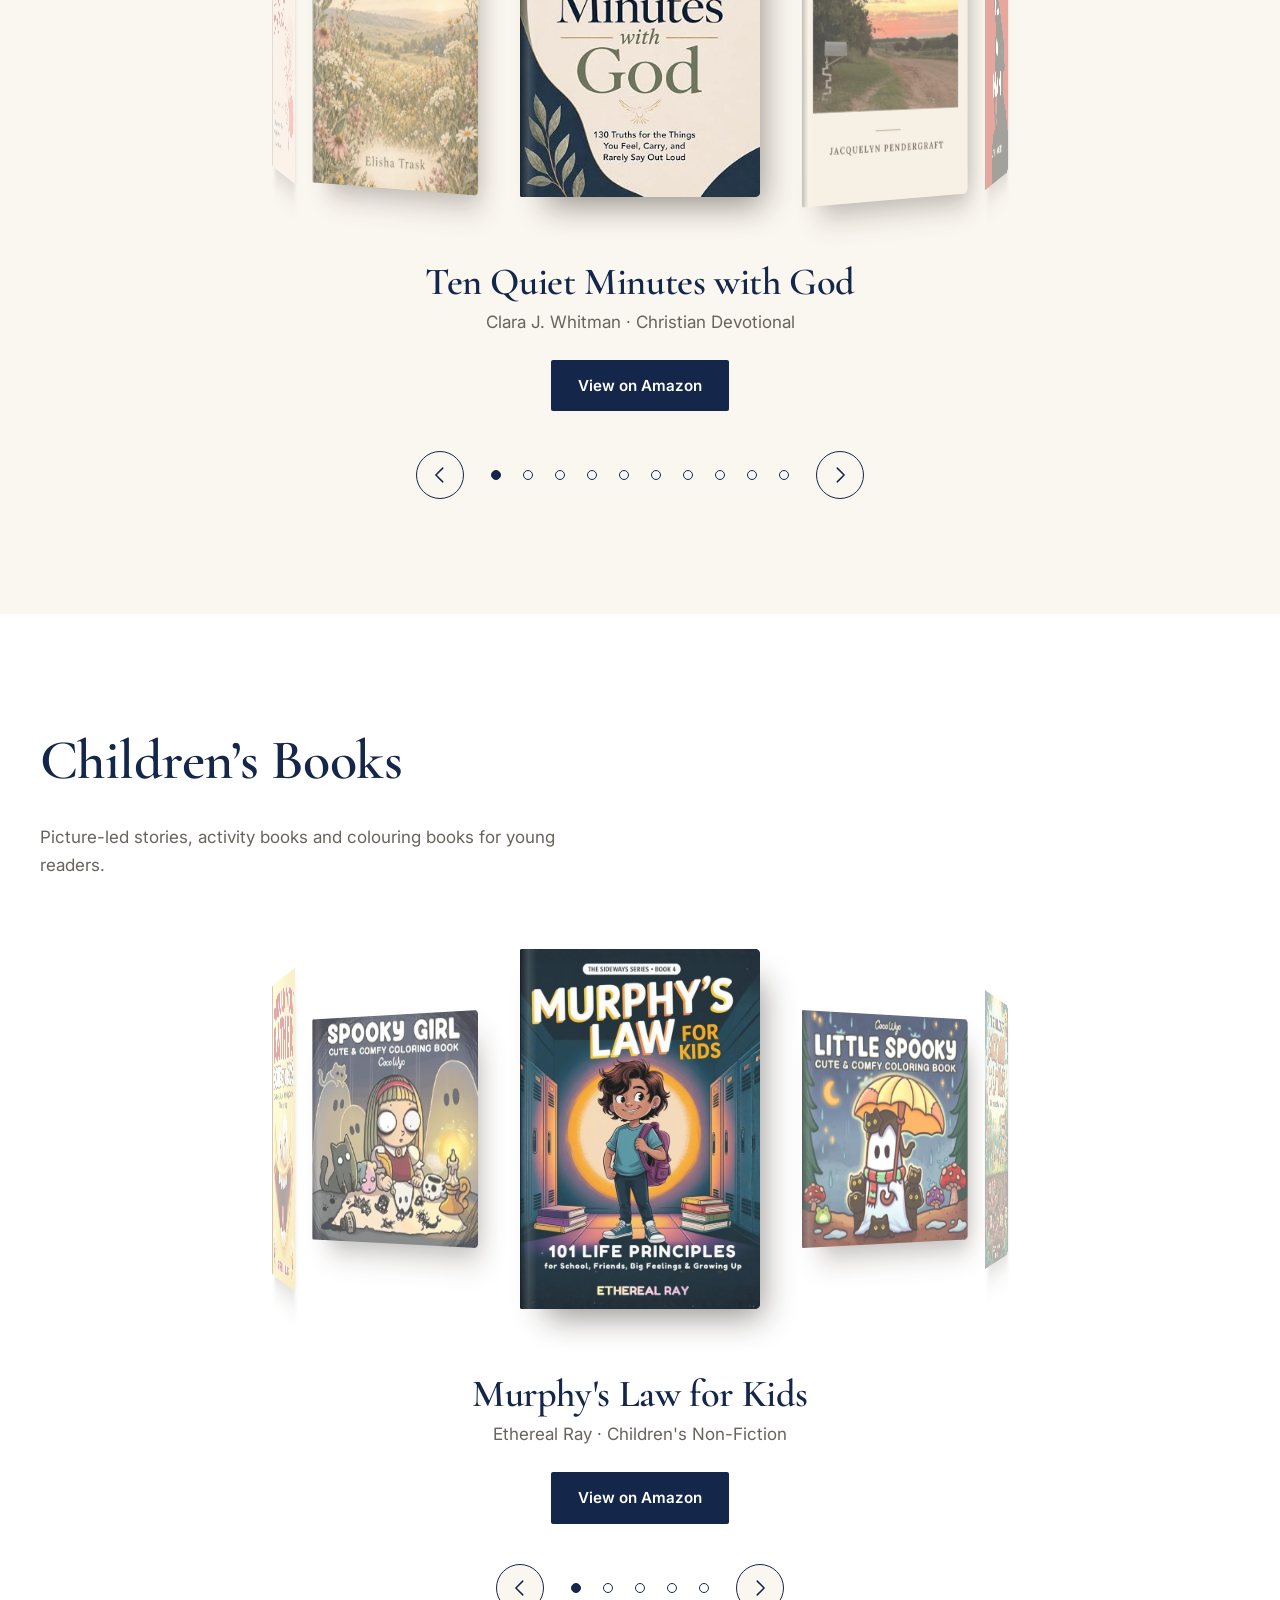
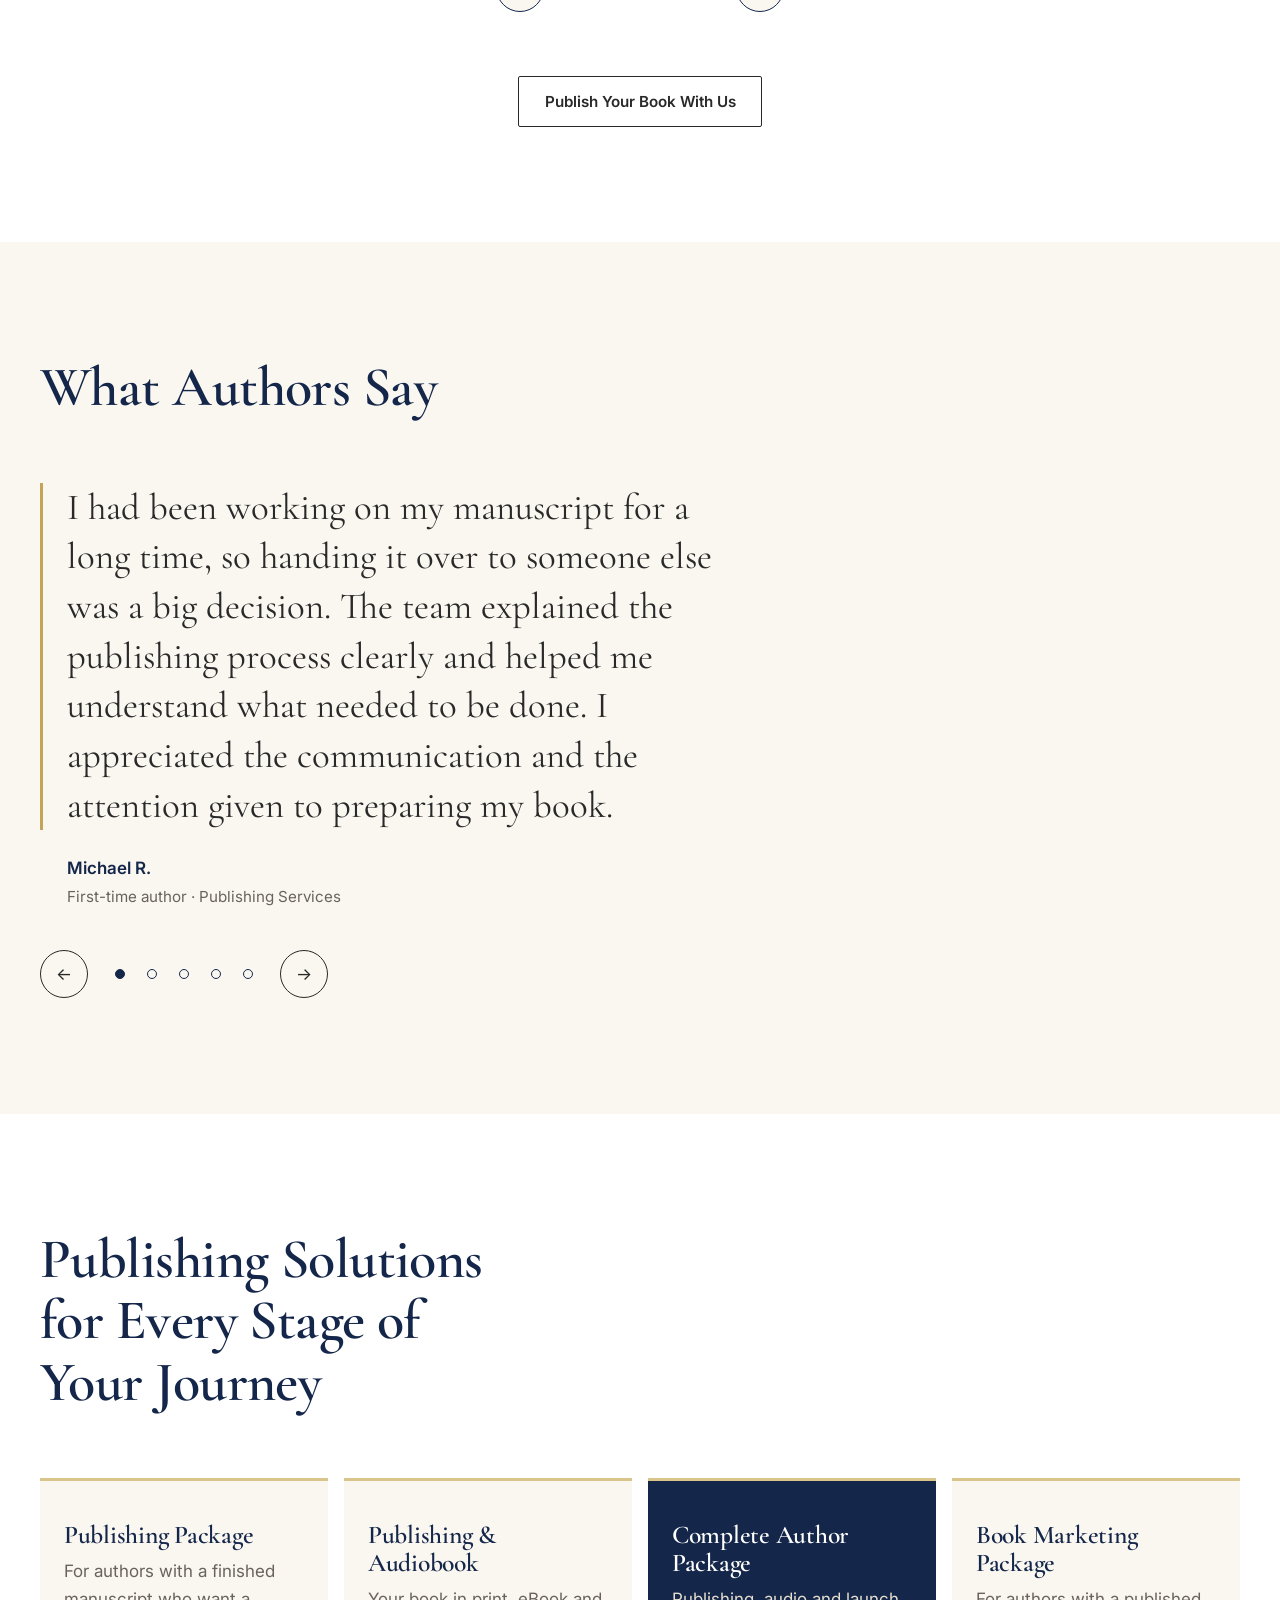
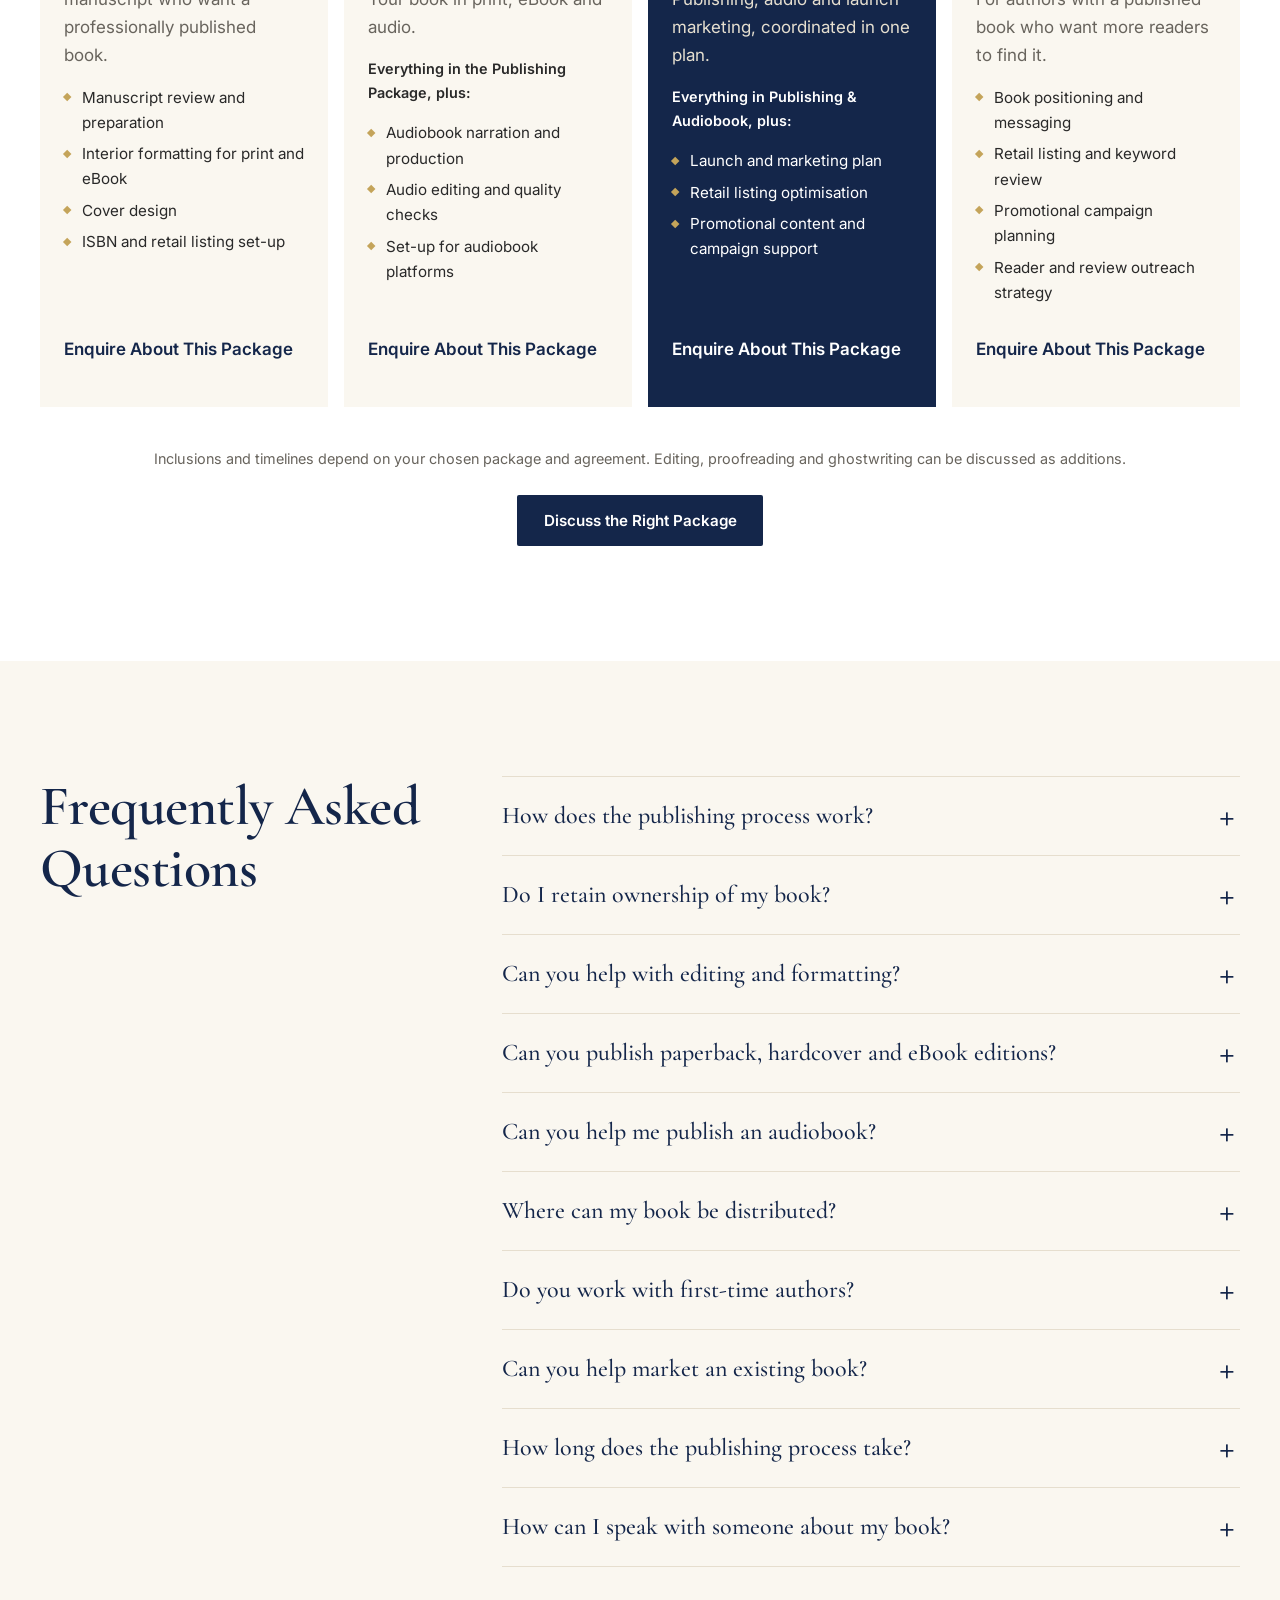
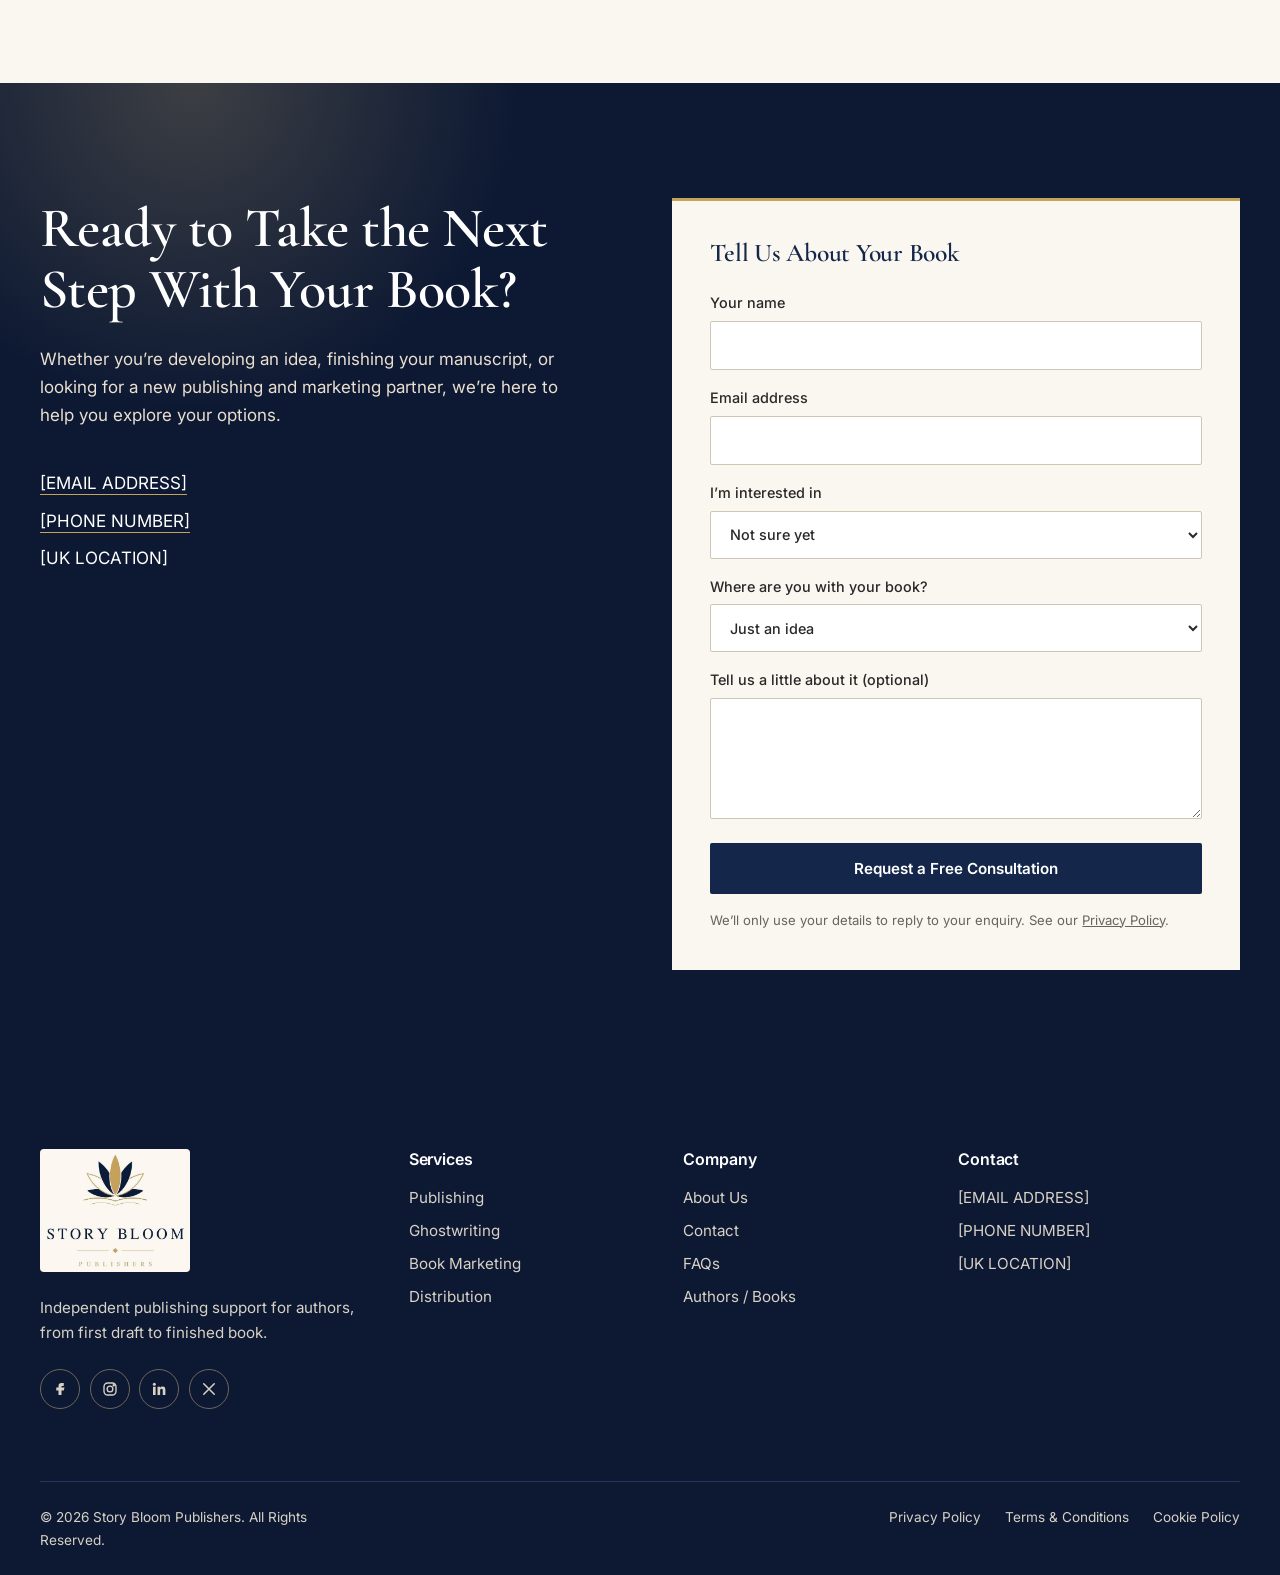
==== commit b03422af: "Add files via upload" ====
--- a/story-bloom/index.html
+++ b/story-bloom/index.html
@@ -8,12 +8,17 @@
   <meta property="og:title" content="Story Bloom Publishers | UK Book Publishing, Ghostwriting & Marketing">
   <meta property="og:description" content="Professional book publishing, ghostwriting, book marketing and distribution services for authors in the UK.">
   <meta property="og:type" content="website">
-  <meta property="og:image" content="assets/images/hero-books.svg"><!-- placeholder -->
-  <meta property="og:url" content="https://www.example.co.uk/"><!-- placeholder -->
+  <meta property="og:image" content="https://meesamh17.github.io/Hammad/assets/images/og-image.jpg">
+  <meta property="og:url" content="https://meesamh17.github.io/Hammad/">
+  <link rel="canonical" href="https://meesamh17.github.io/Hammad/">
+  <meta name="twitter:card" content="summary_large_image">
   <link rel="stylesheet" href="css/styles.css">
   <link rel="preconnect" href="https://fonts.googleapis.com"><link rel="preconnect" href="https://fonts.gstatic.com" crossorigin>
-  <link href="https://fonts.googleapis.com/css2?family=Newsreader:ital,opsz,wght@0,6..72,400;0,6..72,500;1,6..72,400&family=Figtree:wght@400;500;600&display=swap" rel="stylesheet">
-  <script type="application/ld+json">{"@context":"https://schema.org","@type":"Organization","name":"Story Bloom Publishers","url":"https://www.example.co.uk/","email":"[EMAIL ADDRESS]","telephone":"[PHONE NUMBER]"}</script>
+  <link href="https://fonts.googleapis.com/css2?family=Cormorant+Garamond:ital,wght@0,500;0,600;0,700;1,500;1,600&family=Inter:wght@400;500;600&display=swap" rel="stylesheet">
+  <link rel="icon" href="assets/images/logo.jpg">
+  <meta name="theme-color" content="#FAF7F0">
+  <script type="application/ld+json">{"@context":"https://schema.org","@type":"Organization","name":"Story Bloom Publishers","url":"https://www.example.co.uk/","email":"[EMAIL ADDRESS]","telephone":"[PHONE NUMBER]","logo":"assets/images/logo.jpg"}</script>
+<noscript><style>[data-reveal],:is(.service,.steps li,.why-list>div,.sol){opacity:1!important;transform:none!important}</style></noscript>
 </head>
 <body>
 <div id="site-header"></div>
@@ -26,32 +31,7 @@
     <p class="lead">From manuscript to marketplace, we help authors bring their books to life through professional publishing, ghostwriting, marketing and distribution services.</p>
     <div class="actions"><a class="btn btn-primary" href="#contact">Get a Free Consultation</a><a class="btn btn-ghost" href="#services">Explore Our Services</a></div>
   </div>
-  <div class="hero-visual" id="hero-visual" role="img" aria-label="A friendly robot holding a book, its eyes following your cursor">
-    <svg class="robot" viewBox="0 0 400 440" aria-hidden="true">
-      <ellipse cx="200" cy="400" rx="120" ry="14" fill="#1d1b1a" opacity=".12"/>
-      <circle cx="200" cy="215" r="190" fill="#efe8da"/>
-      <circle cx="200" cy="215" r="190" fill="none" stroke="#d3b676" stroke-width="1.5" stroke-dasharray="2 9" stroke-linecap="round"/>
-      <g class="twinkle"><path d="M60 110l5 12 12 5-12 5-5 12-5-12-12-5 12-5z" fill="#c4a35a"/><path d="M345 80l4 9 9 4-9 4-4 9-4-9-9-4 9-4z" fill="#c4a35a"/><circle cx="335" cy="300" r="5" fill="#c4a35a"/></g>
-      <g class="body">
-        <rect x="100" y="238" width="200" height="150" rx="46" fill="#0f1f3d"/>
-        <g transform="translate(176 252) scale(.4)"><path d="M60 4C70 22 70 42 60 56 50 42 50 22 60 4Z" fill="#c4a35a"/><path d="M60 56C66 40 74 24 84 12 88 30 80 48 60 56ZM60 56C54 40 46 24 36 12 32 30 40 48 60 56ZM60 56C74 54 90 50 106 52 94 62 76 62 60 56ZM60 56C46 54 30 50 14 52 26 62 44 62 60 56Z" fill="#fbf8f2"/></g>
-        <rect x="136" y="318" width="128" height="78" rx="4" fill="#c4a35a"/><rect x="146" y="326" width="108" height="62" fill="none" stroke="#7a5f2c" stroke-width="1.5"/><line x1="200" y1="318" x2="200" y2="396" stroke="#7a5f2c" stroke-width="2"/>
-        <circle cx="128" cy="356" r="22" fill="#1d3a5f"/><circle cx="272" cy="356" r="22" fill="#1d3a5f"/>
-      </g>
-      <rect x="182" y="222" width="36" height="20" fill="#1d3a5f"/>
-      <g class="head">
-        <line x1="200" y1="72" x2="200" y2="36" stroke="#0f1f3d" stroke-width="5" stroke-linecap="round"/>
-        <circle class="ant-ball" cx="200" cy="30" r="11" fill="#c4a35a"/>
-        <rect x="82" y="124" width="22" height="48" rx="10" fill="#c4a35a"/><rect x="296" y="124" width="22" height="48" rx="10" fill="#c4a35a"/>
-        <rect x="98" y="70" width="204" height="156" rx="52" fill="#0f1f3d"/>
-        <rect x="118" y="90" width="164" height="112" rx="38" fill="#07122a"/>
-        <g class="eye"><circle cx="160" cy="142" r="24" fill="#fbf8f2"/><circle class="pupil" cx="160" cy="142" r="11" fill="#0f1f3d"/><circle class="pupil" cx="164" cy="137" r="3.5" fill="#c4a35a" opacity=".0"/></g>
-        <g class="eye"><circle cx="240" cy="142" r="24" fill="#fbf8f2"/><circle class="pupil" cx="240" cy="142" r="11" fill="#0f1f3d"/></g>
-        <path d="M184 184q16 12 32 0" fill="none" stroke="#c4a35a" stroke-width="4" stroke-linecap="round"/>
-      </g>
-    </svg>
-    <p class="bubble">Hello, author.</p>
-  </div>
+  <div class="hero-visual" id="hero-visual" role="img" aria-label="A selection of books published with our authors"></div>
 </div></section>
 
 <!-- TRUST -->
@@ -80,25 +60,25 @@
     <div class="services" id="svc-track" tabindex="0">
     <article class="service" id="publishing"><span class="num">01</span>
       <svg viewBox="0 0 32 32" aria-hidden="true"><path d="M6 5h9a3 3 0 0 1 3 3v19a3 3 0 0 0-3-3H6zM26 5h-5a3 3 0 0 0-3 3v19a3 3 0 0 1 3-3h5z"/></svg>
-      <h3>Book Publishing</h3><p>Professional support to prepare, publish and launch your book across appropriate print and digital formats.</p><a href="#publishing" class="more">Learn More<span class="sr"> about Book Publishing</span></a></article>
+      <h3>Book Publishing</h3><p>Professional support to prepare, publish and launch your book across appropriate print and digital formats.</p><a href="publishing.html" class="more" data-service="Book Publishing">Learn More<span class="sr"> about Book Publishing</span></a></article>
     <article class="service" id="ghostwriting"><span class="num">02</span>
       <svg viewBox="0 0 32 32" aria-hidden="true"><path d="M5 27l2-7L22 5l5 5L12 25zM19 8l5 5"/></svg>
-      <h3>Ghostwriting</h3><p>Transform your ideas, experiences or concepts into a professionally written manuscript with the support of experienced writers.</p><a href="#ghostwriting" class="more">Learn More<span class="sr"> about Ghostwriting</span></a></article>
+      <h3>Ghostwriting</h3><p>Transform your ideas, experiences or concepts into a professionally written manuscript with the support of experienced writers.</p><a href="ghostwriting.html" class="more" data-service="Ghostwriting">Learn More<span class="sr"> about Ghostwriting</span></a></article>
     <article class="service" id="marketing"><span class="num">03</span>
       <svg viewBox="0 0 32 32" aria-hidden="true"><path d="M4 13v6h5l11 6V7L9 13zM24 12a5 5 0 0 1 0 8"/></svg>
-      <h3>Book Marketing</h3><p>Build awareness around your book through strategic promotional campaigns designed to connect your work with the right readers.</p><a href="#marketing" class="more">Learn More<span class="sr"> about Book Marketing</span></a></article>
+      <h3>Book Marketing</h3><p>Build awareness around your book through strategic promotional campaigns designed to connect your work with the right readers.</p><a href="book-marketing.html" class="more" data-service="Book Marketing">Learn More<span class="sr"> about Book Marketing</span></a></article>
     <article class="service" id="distribution"><span class="num">04</span>
       <svg viewBox="0 0 32 32" aria-hidden="true"><path d="M16 5a11 11 0 1 0 0 22 11 11 0 0 0 0-22zM5 16h22M16 5c4 3 4 19 0 22M16 5c-4 3-4 19 0 22"/></svg>
-      <h3>Book Distribution</h3><p>Make your book available to readers through major online retailers, bookstores and distribution networks.</p><a href="#distribution" class="more">Learn More<span class="sr"> about Book Distribution</span></a></article>
+      <h3>Book Distribution</h3><p>Make your book available to readers through major online retailers, bookstores and distribution networks.</p><a href="distribution.html" class="more" data-service="Book Distribution">Learn More<span class="sr"> about Book Distribution</span></a></article>
     <article class="service" id="audiobook"><span class="num">05</span>
       <svg viewBox="0 0 32 32" aria-hidden="true"><path d="M5 20v-4a11 11 0 0 1 22 0v4M5 18h4v8H5zM23 18h4v8h-4z"/></svg>
-      <h3>Audiobook Production</h3><p>Turn your finished book into an audiobook, with narration and production support for listening platforms.</p><a href="#audiobook" class="more">Learn More<span class="sr"> about Audiobook Production</span></a></article>
+      <h3>Audiobook Production</h3><p>Turn your finished book into an audiobook, with narration and production support for listening platforms.</p><a href="#contact" class="more" data-service="Audiobook Production">Learn More<span class="sr"> about Audiobook Production</span></a></article>
     <article class="service" id="editing"><span class="num">06</span>
       <svg viewBox="0 0 32 32" aria-hidden="true"><path d="M14 6a8 8 0 1 0 0 16 8 8 0 0 0 0-16zM20 20l7 7"/></svg>
-      <h3>Editing &amp; Proofreading</h3><p>Refine your manuscript with careful editorial support, from structural feedback to final proofreading.</p><a href="#editing" class="more">Learn More<span class="sr"> about Editing &amp; Proofreading</span></a></article>
+      <h3>Editing &amp; Proofreading</h3><p>Refine your manuscript with careful editorial support, from structural feedback to final proofreading.</p><a href="#contact" class="more" data-service="Editing &amp; Proofreading">Learn More<span class="sr"> about Editing &amp; Proofreading</span></a></article>
     <article class="service" id="cover-design"><span class="num">07</span>
       <svg viewBox="0 0 32 32" aria-hidden="true"><path d="M6 4h20v24H6zM11 21l4-5 3 3 3-4 4 6"/></svg>
-      <h3>Cover Design &amp; Formatting</h3><p>A cover and interior layout shaped around your story, designed to look at home on any bookshelf.</p><a href="#cover-design" class="more">Learn More<span class="sr"> about Cover Design &amp; Formatting</span></a></article>
+      <h3>Cover Design &amp; Formatting</h3><p>A cover and interior layout shaped around your story, designed to look at home on any bookshelf.</p><a href="#contact" class="more" data-service="Cover Design &amp; Formatting">Learn More<span class="sr"> about Cover Design &amp; Formatting</span></a></article>
     </div>
     <button class="svc-btn" id="svc-next" aria-label="Next services"><svg viewBox="0 0 32 32" aria-hidden="true"><path d="M12 6l10 10-10 10"/></svg></button>
   </div>
@@ -108,7 +88,7 @@
 <section class="section band" data-reveal><div class="wrap feature">
   <div><h2>From Manuscript to Finished Book</h2>
     <p>Every book begins as pages and an intention. We work with you on editing, cover and interior design, and production, so your manuscript reaches readers as a book you are proud to put your name to.</p>
-    <p class="note">Placeholder covers shown. Replace with client books in <code>src/data/site.js</code>.</p></div>
+    <!-- PLACEHOLDER covers: replace the books in js/site-data.js --></div>
   <div class="shelf" id="feature-books"></div>
 </div></section>
 
@@ -140,13 +120,27 @@
 <!-- BOOKS -->
 <section class="section" id="books" data-reveal><div class="wrap">
   <h2 class="section-title">Books We’ve Helped Bring to Life</h2>
-  <!-- PLACEHOLDER CONTENT: edit the books array in src/data/site.js -->
-  <div class="book-grid" id="book-grid"></div>
-  <p class="center"><a class="btn btn-ghost" href="#books">View More Books</a></p>
+  <div class="ring-wrap" role="region" aria-roledescription="carousel" aria-label="Books we have helped publish">
+    <div class="ring-stage" id="ring-stage" tabindex="0" aria-label="Drag, swipe or use arrow keys to turn the books"><div class="ring" id="ring"></div></div>
+    <div class="ring-info" aria-live="polite"><h3 id="ri-title"></h3><p id="ri-meta"></p><a class="btn btn-primary" id="ri-link" href="#" target="_blank" rel="noopener">View on Amazon</a></div>
+    <div class="ring-ctrl"><button class="svc-btn" id="ring-prev" aria-label="Previous book"><svg viewBox="0 0 32 32" aria-hidden="true"><path d="M20 6L10 16l10 10"/></svg></button><div class="dots" id="ring-dots"></div><button class="svc-btn" id="ring-next" aria-label="Next book"><svg viewBox="0 0 32 32" aria-hidden="true"><path d="M12 6l10 10-10 10"/></svg></button></div>
+  </div>
+</div></section>
+
+<!-- CHILDREN'S BOOKS -->
+<section class="section band" id="kids" data-reveal><div class="wrap">
+  <h2 class="section-title">Children’s Books</h2>
+  <p class="section-intro">Picture-led stories, activity books and colouring books for young readers.</p>
+  <div class="ring-wrap" role="region" aria-roledescription="carousel" aria-label="Children's books we have helped publish">
+    <div class="ring-stage" id="ring-stage-kids" tabindex="0" aria-label="Drag, swipe or use arrow keys to turn the books"><div class="ring" id="ring-kids"></div></div>
+    <div class="ring-info" aria-live="polite"><h3 id="ri-title-kids"></h3><p id="ri-meta-kids"></p><a class="btn btn-primary" id="ri-link-kids" href="#" target="_blank" rel="noopener">View on Amazon</a></div>
+    <div class="ring-ctrl"><button class="svc-btn" id="ring-prev-kids" aria-label="Previous book"><svg viewBox="0 0 32 32" aria-hidden="true"><path d="M20 6L10 16l10 10"/></svg></button><div class="dots" id="ring-dots-kids"></div><button class="svc-btn" id="ring-next-kids" aria-label="Next book"><svg viewBox="0 0 32 32" aria-hidden="true"><path d="M12 6l10 10-10 10"/></svg></button></div>
+  </div>
+  <p class="center"><a class="btn btn-ghost" href="#contact">Publish Your Book With Us</a></p>
 </div></section>
 
 <!-- TESTIMONIALS -->
-<section class="section band" data-reveal><div class="wrap">
+<section class="section" id="testimonials" data-reveal><div class="wrap">
   <h2 class="section-title">What Authors Say</h2>
   <!-- PLACEHOLDER CONTENT: not real testimonials. Replace in src/data/site.js -->
   <div class="slider" role="region" aria-roledescription="carousel" aria-label="Author testimonials">
@@ -156,18 +150,21 @@
 </div></section>
 
 <!-- SOLUTIONS -->
-<section class="section" data-reveal><div class="wrap">
+<section class="section band" data-reveal><div class="wrap">
   <h2 class="section-title">Publishing Solutions for Every Stage of Your Journey</h2>
   <div class="solutions">
-    <article class="sol"><h3>Essential Publishing</h3><p>For authors who are ready to turn their completed manuscript into a professionally published book.</p></article>
-    <article class="sol sol-mid"><h3>Professional Publishing</h3><p>For authors who want additional editorial, design and publishing support.</p></article>
-    <article class="sol sol-top"><h3>Complete Author Solution</h3><p>For authors looking for a broader combination of publishing, distribution and marketing support.</p></article>
-  </div>
-  <p class="center"><a class="btn btn-primary" href="#publishing">Compare Publishing Solutions</a></p>
+    <article class="sol"><h3>Publishing Package</h3><p class="sol-for">For authors with a finished manuscript who want a professionally published book.</p><ul class="incl"><li>Manuscript review and preparation</li><li>Interior formatting for print and eBook</li><li>Cover design</li><li>ISBN and retail listing set-up</li></ul><a href="#contact" class="more" data-service="Publishing Package">Enquire About This Package<span class="sr"> (Publishing Package)</span></a></article>
+    <article class="sol"><h3>Publishing &amp; Audiobook</h3><p class="sol-for">Your book in print, eBook and audio.</p><p class="incl-lead">Everything in the Publishing Package, plus:</p><ul class="incl"><li>Audiobook narration and production</li><li>Audio editing and quality checks</li><li>Set-up for audiobook platforms</li></ul><a href="#contact" class="more" data-service="Publishing &amp; Audiobook Package">Enquire About This Package<span class="sr"> (Publishing &amp; Audiobook)</span></a></article>
+    <article class="sol sol-top"><h3>Complete Author Package</h3><p class="sol-for">Publishing, audio and launch marketing, coordinated in one plan.</p><p class="incl-lead">Everything in Publishing &amp; Audiobook, plus:</p><ul class="incl"><li>Launch and marketing plan</li><li>Retail listing optimisation</li><li>Promotional content and campaign support</li></ul><a href="#contact" class="more" data-service="Complete Author Package">Enquire About This Package<span class="sr"> (Complete Author Package)</span></a></article>
+    <article class="sol"><h3>Book Marketing Package</h3><p class="sol-for">For authors with a published book who want more readers to find it.</p><ul class="incl"><li>Book positioning and messaging</li><li>Retail listing and keyword review</li><li>Promotional campaign planning</li><li>Reader and review outreach strategy</li></ul><a href="#contact" class="more" data-service="Marketing Package">Enquire About This Package<span class="sr"> (Book Marketing Package)</span></a></article>
+  </div>
+  <!-- CONFIRM the inclusions above match your real packages -->
+  <p class="incl-note center">Inclusions and timelines depend on your chosen package and agreement. Editing, proofreading and ghostwriting can be discussed as additions.</p>
+  <p class="center" style="margin-top:var(--s3)"><a class="btn btn-primary" href="#contact">Discuss the Right Package</a></p>
 </div></section>
 
 <!-- FAQ -->
-<section class="section band" id="faq" data-reveal><div class="wrap faq">
+<section class="section" id="faq" data-reveal><div class="wrap faq">
   <h2>Frequently Asked Questions</h2>
   <div class="faq-list">
     <div class="faq-item"><h3><button class="faq-q" aria-expanded="false" aria-controls="a1" id="q1">How does the publishing process work?</button></h3><div class="faq-a" id="a1" role="region" aria-labelledby="q1"><p>It begins with a consultation about your book and goals. We then recommend the editing, design, publishing, distribution and marketing support that suits you.</p></div></div>
@@ -184,10 +181,28 @@
 </div></section>
 
 <!-- FINAL CTA -->
-<section class="cta" id="contact" data-reveal><div class="wrap">
-  <h2>Ready to Take the Next Step With Your Book?</h2>
-  <p>Whether you’re developing an idea, finishing your manuscript, or looking for a new publishing and marketing partner, we’re here to help you explore your options.</p>
-  <div class="actions"><a class="btn btn-gold" href="mailto:[EMAIL ADDRESS]">Get a Free Consultation</a><a class="btn btn-line" href="mailto:[EMAIL ADDRESS]">Tell Us About Your Book</a></div>
+<section class="cta" id="contact" data-reveal><div class="wrap cta-grid">
+  <div class="cta-copy">
+    <h2>Ready to Take the Next Step With Your Book?</h2>
+    <p>Whether you’re developing an idea, finishing your manuscript, or looking for a new publishing and marketing partner, we’re here to help you explore your options.</p>
+    <ul class="cta-contact">
+      <li><a id="c-email" href="#"><span data-site="email"></span></a></li>
+      <li><a id="c-phone" href="#"><span data-site="phone"></span></a></li>
+      <li><span data-site="location"></span></li>
+    </ul>
+  </div>
+  <form class="enquiry" id="enquiry" novalidate>
+    <h3>Tell Us About Your Book</h3>
+    <label>Your name<input name="name" autocomplete="name" required></label>
+    <label>Email address<input type="email" name="email" autocomplete="email" required></label>
+    <label>I’m interested in<select name="service" id="f-service"><option>Book Publishing</option><option>Ghostwriting</option><option>Book Marketing</option><option>Book Distribution</option><option>Audiobook Production</option><option>Editing &amp; Proofreading</option><option>Cover Design &amp; Formatting</option><option>Publishing Package</option><option>Publishing &amp; Audiobook Package</option><option>Complete Author Package</option><option>Marketing Package</option><option selected>Not sure yet</option></select></label>
+    <label>Where are you with your book?<select name="stage"><option>Just an idea</option><option>Writing it now</option><option>Manuscript finished</option><option>Already published</option></select></label>
+    <label>Tell us a little about it (optional)<textarea name="message" rows="4"></textarea></label>
+    <input type="text" name="_gotcha" class="hp" tabindex="-1" autocomplete="off" aria-hidden="true">
+    <button class="btn btn-primary" type="submit">Request a Free Consultation</button>
+    <p class="form-note" id="form-note" role="status"></p>
+    <p class="fine">We’ll only use your details to reply to your enquiry. See our <a href="privacy.html">Privacy Policy</a>.</p>
+  </form>
 </div></section>
 
 </main>
--- a/story-bloom/css/styles.css
+++ b/story-bloom/css/styles.css
@@ -103,7 +103,7 @@
 .why-list dt{font:500 1.5rem/1.2 var(--serif);color:var(--navy)}
 .why-list dd{color:var(--muted);margin-top:.35rem;max-width:32rem}
 /* 11 Books */
-.book-grid{display:grid;grid-template-columns:repeat(6,1fr);gap:var(--s3)}
+.book-grid{display:grid;grid-template-columns:repeat(4,1fr);gap:var(--s4) var(--s3)}
 .book-item{text-decoration:none;display:block}
 .book-item .book{transition:transform .4s var(--ease),box-shadow .4s}
 .book-item:hover .book{transform:translateY(-6px)}
@@ -161,7 +161,7 @@
 @media (max-width:1024px){
   .services{grid-template-columns:1fr 1fr}
   .service:nth-child(3){padding-left:0;border-left:0}
-  .book-grid{grid-template-columns:repeat(3,1fr)}
+  .book-grid{grid-template-columns:repeat(2,1fr)}
   .footer-grid{grid-template-columns:1fr 1fr}
   .menu ul{gap:1rem}
 }
@@ -300,3 +300,174 @@
   .services .service:last-child{border-right:0}
   .bubble{right:4%}
 }
+
+.book-item .book-art{display:none}.book-item:hover h3{text-decoration:underline;text-decoration-color:var(--gold);text-underline-offset:4px}
+
+/* ===== 23 3D book ring ===== */
+.ring-stage{--w:clamp(140px,21vw,240px);position:relative;height:calc(var(--w) * 1.5 + 70px);perspective:1700px;touch-action:pan-y;cursor:grab;outline-offset:6px}
+.ring{position:absolute;top:30px;left:50%;width:var(--w);height:calc(var(--w) * 1.5);margin-left:calc(var(--w) / -2);transform-style:preserve-3d;transition:transform .9s var(--ease)}
+.ring-item{position:absolute;inset:0;display:block;backface-visibility:hidden;transform:rotateY(calc(var(--k) * 45deg)) translateZ(var(--R,340px));transition:opacity .7s var(--ease),filter .7s}
+.ring-item .book{aspect-ratio:auto;height:100%;transition:none}
+.ring-item .book img{-webkit-user-drag:none;user-select:none}
+.ring-item.active{cursor:pointer}
+.ring-info{text-align:center;margin-top:var(--s3)}
+.ring-info h3{font-size:clamp(1.5rem,3vw,2rem)}
+.ring-info p{color:var(--muted);margin:.3rem 0 var(--s3)}
+.ring-ctrl{display:flex;align-items:center;justify-content:center;gap:var(--s2);margin-top:var(--s4)}
+@media (prefers-reduced-motion:reduce){.ring{transition:none!important}}
+
+/* Safari/iOS 3D support */
+.ring{-webkit-transform-style:preserve-3d}
+.ring-item{-webkit-backface-visibility:hidden;will-change:transform,opacity}
+
+/* ===== 24 Scrolling book shelf (all books) ===== */
+.shelf{display:block;overflow:hidden;padding:2rem 0 4rem;-webkit-mask-image:linear-gradient(90deg,transparent,#000 7%,#000 93%,transparent);mask-image:linear-gradient(90deg,transparent,#000 7%,#000 93%,transparent)}
+.shelf-track{display:flex;width:max-content;animation:scroll-left 55s linear infinite}
+.shelf:hover .shelf-track{animation-play-state:paused}
+.shelf-set{display:flex;gap:var(--s3);padding-right:var(--s3)}
+.shelf .book{flex:none;width:clamp(120px,13vw,170px);margin-top:0}
+.shelf .book:nth-child(even){margin-top:2.5rem}
+@media (prefers-reduced-motion:reduce){.shelf-track{width:auto}.shelf-set{flex-wrap:wrap}.shelf-set[aria-hidden]{display:none}}
+
+/* ===== 25 Brand refinement: official logo, typography, palette ===== */
+h1,h2,h3{color:var(--navy);font-weight:600}
+h1{font-size:clamp(2.9rem,7.6vw,5.6rem);line-height:1.02}
+h2{font-size:clamp(2.2rem,4.8vw,3.5rem)}
+h3{font-size:1.6rem}
+.cta h2,.sol-top h3{color:#fff}
+.trust h2{font-size:clamp(1.7rem,3vw,2.3rem)}
+.num{color:var(--gold-text);font-size:1.7rem}
+.steps h3{font-size:1.5rem}.faq-q{font-size:1.5rem}.why-list dt{font-size:1.8rem;font-weight:600}
+.marquee-set li{font-size:clamp(1.4rem,2.6vw,1.95rem)}
+.t-slide blockquote{font-size:clamp(1.6rem,3.2vw,2.3rem)}
+.ring-info h3{font-size:clamp(1.8rem,3.4vw,2.4rem)}
+.bubble{font-size:1.2rem}.book-item h3{font-size:1.2rem}
+/* Official logo, never redrawn */
+.logo{display:block}
+.logo img{display:block;height:84px;width:auto;transition:height .3s var(--ease)}
+.header-in{min-height:100px;transition:min-height .3s var(--ease)}
+.header.scrolled .header-in{min-height:76px}
+.header.scrolled .logo img{height:60px}
+.footer{background:var(--navy-deep)}
+.footer-base{border-color:#26335a}
+.footer .logo img{height:auto;width:150px;border-radius:4px}
+@media (max-width:860px){
+  .header-in{min-height:84px}.logo img{height:64px}
+  .header.scrolled .header-in{min-height:68px}.header.scrolled .logo img{height:50px}
+  .menu{inset:84px 0 0}
+}
+/* Mobile menu fix: backdrop-filter on the header trapped the fixed menu panel */
+@media (max-width:860px){.header{-webkit-backdrop-filter:none;backdrop-filter:none;background:var(--ivory)}}
+
+/* ===== 26 Enquiry, inclusions, WhatsApp ===== */
+.cta{text-align:left}
+.cta-grid{display:grid;grid-template-columns:1fr 1fr;gap:var(--s5);align-items:start}
+.cta h2{margin-inline:0}
+.cta-copy p{margin:var(--s3) 0 0;max-width:34rem}
+.cta-contact{margin-top:var(--s4)}
+.cta-contact li{margin-bottom:.6rem}.cta-contact a{color:#fff;text-decoration:underline;text-decoration-color:var(--gold);text-underline-offset:5px}
+.enquiry{background:var(--ivory);color:var(--ink);padding:clamp(1.5rem,3vw,2.5rem);border-top:3px solid var(--gold)}
+.enquiry h3{margin-bottom:var(--s3)}
+.enquiry label{display:block;font-weight:500;font-size:.9rem;margin-bottom:var(--s2)}
+.enquiry input:not(.hp),.enquiry select,.enquiry textarea{display:block;width:100%;margin-top:.35rem;padding:.75rem .9rem;min-height:48px;border:1px solid #cfc6b3;border-radius:2px;background:#fff;color:var(--ink);font:inherit}
+.enquiry textarea{resize:vertical}
+.enquiry .btn{width:100%;margin-top:var(--s1)}
+.enquiry p{margin:var(--s2) 0 0;color:var(--muted);max-width:none}
+.enquiry .fine{font-size:.82rem}
+.form-note{font-weight:500}.form-note.ok{color:#1d5a34!important}.form-note.err{color:#9b1c1c!important}
+.hp{position:absolute;left:-9999px;width:1px;height:1px}
+.incl-lead{font-weight:600;font-size:.9rem}
+.incl{margin-top:var(--s2)}
+.incl li{position:relative;padding-left:1.1rem;margin-bottom:.4rem;font-size:.95rem}
+.incl li::before{content:'';position:absolute;left:0;top:.6em;width:.4rem;height:.4rem;background:var(--gold);transform:rotate(45deg)}
+.sol .incl-lead{margin-top:var(--s2);opacity:1}
+.incl-note{color:var(--muted);font-size:.9rem;margin-top:var(--s4)}
+.wa{position:fixed;left:1rem;bottom:1rem;width:52px;height:52px;border-radius:50%;background:var(--navy);color:#fff;display:grid;place-items:center;z-index:40;box-shadow:0 6px 18px rgba(13,25,51,.3);transition:transform .25s var(--ease)}
+.wa:hover{transform:translateY(-3px)}.wa svg{width:26px;height:26px}
+.social svg{width:18px;height:18px}
+@media (max-width:860px){.cta-grid{grid-template-columns:1fr;gap:var(--s4)}}
+
+/* ===== 27 Hero cover fan, logo lockup, packages, legal ===== */
+.hero-visual{max-width:540px;aspect-ratio:1/.9}
+.hero-visual::before{content:'';position:absolute;inset:4% 2% 0;border-radius:50%;background:#efe8da;border:1.5px dashed var(--gold-soft)}
+.fan{position:absolute;width:36%;transform:translate(calc(var(--px,0) * var(--d) * 1px),calc(var(--py,0) * var(--d) * 1px)) rotate(var(--r));transition:transform .35s ease-out}
+.f0{left:0;top:24%;--r:-11deg;--d:6;z-index:1}
+.f1{left:14%;top:11%;--r:-5deg;--d:10;z-index:2}
+.f2{left:29%;top:0;width:42%;--r:0deg;--d:16;z-index:4}
+.f3{left:50%;top:11%;--r:5deg;--d:10;z-index:3}
+.f4{left:64%;top:24%;--r:11deg;--d:6;z-index:2}
+.section-intro{max-width:34rem;color:var(--muted);margin:calc(var(--s4) * -.8) 0 var(--s4)}
+/* Horizontal logo lockup: official emblem + typeset wordmark */
+.logo{display:flex;align-items:center;gap:.85rem}
+.logo .logo-mark{height:58px;width:auto;display:block;transition:height .3s var(--ease)}
+.logo-words{display:flex;flex-direction:column}
+.logo-words b{font:600 1.4rem/1 var(--serif);letter-spacing:.22em;color:var(--navy);white-space:nowrap;transition:font-size .3s}
+.logo-words i{display:block;height:1px;margin:.45rem 0 .4rem;background:var(--gold);position:relative}
+.logo-words i::after{content:'';position:absolute;left:50%;top:-2px;width:5px;height:5px;background:var(--gold);transform:translateX(-50%) rotate(45deg)}
+.logo-words small{font:500 .62rem/1 var(--sans);letter-spacing:.52em;color:var(--gold-text);text-align:center;padding-left:.52em}
+.header-in{min-height:88px}
+.header.scrolled .header-in{min-height:70px}
+.header.scrolled .logo .logo-mark{height:44px}
+.header.scrolled .logo-words b{font-size:1.2rem}
+.logo-tile{display:inline-block}
+@media (max-width:860px){
+  .header-in,.header.scrolled .header-in{min-height:72px}
+  .logo .logo-mark,.header.scrolled .logo .logo-mark{height:42px}
+  .logo{gap:.6rem}
+  .logo-words b,.header.scrolled .logo-words b{font-size:1.02rem;letter-spacing:.17em}
+  .logo-words small{font-size:.5rem;letter-spacing:.42em;padding-left:.42em}
+  .menu{inset:72px 0 0}
+}
+/* Packages */
+.solutions{grid-template-columns:repeat(4,1fr);align-items:stretch}
+.sol{display:flex;flex-direction:column;min-height:0;background:var(--ivory);padding:var(--s4) var(--s3)}
+.sol.sol-top{background:var(--navy);color:#fff}
+.sol-for{color:var(--muted);margin-top:var(--s1)!important;opacity:1!important}
+.sol.sol-top .sol-for{color:#e6dfd0}
+.sol .more{margin-top:auto;padding-top:var(--s3);align-self:flex-start}
+.sol.sol-top .more{color:#fff}
+@media (max-width:1100px){.solutions{grid-template-columns:repeat(2,1fr)}}
+@media (max-width:700px){.solutions{grid-template-columns:1fr}}
+/* Ring items keep each cover's own proportions (children's books vary) */
+.ring-item{display:flex;align-items:center}
+.ring-item .book{aspect-ratio:auto;height:auto;width:100%}
+.ring-item .book img{position:static;height:auto;width:100%;object-fit:contain}
+.ring-item{transform:rotateY(calc(var(--k) * var(--step,45deg))) translateZ(var(--R,340px))}
+/* Testimonial caption */
+.t-slide figcaption strong{display:block;color:var(--navy);font-weight:600}
+.t-slide figcaption span{color:var(--muted);font-size:.95rem}
+/* Legal pages */
+.legal{max-width:780px;padding-block:var(--s5) var(--s6)}
+.legal h1{font-size:clamp(2.4rem,5vw,3.6rem)}
+.legal .meta{color:var(--muted);margin:var(--s1) 0 var(--s4)}
+.legal h2{font-size:1.7rem;margin:var(--s4) 0 var(--s1)}
+.legal ul{list-style:disc;padding-left:1.4rem;margin:.6rem 0}.legal li{margin-bottom:.4rem}
+.legal a{color:var(--navy);text-decoration-color:var(--gold);text-underline-offset:4px}
+.legal p{margin-top:.6rem}
+
+/* ===== 28 Header fit + overflow fixes ===== */
+.menu li a,.menu .btn{white-space:nowrap}
+.menu ul{gap:1.3rem}
+.svc-wrap{grid-template-columns:3.5rem minmax(0,1fr) 3.5rem}
+.services{min-width:0}
+.ring-wrap{overflow-x:clip}
+@media (max-width:700px){.svc-wrap{grid-template-columns:minmax(0,1fr) minmax(0,1fr)}}
+@media (max-width:1240px){
+  .burger{display:block}
+  .header{-webkit-backdrop-filter:none;backdrop-filter:none;background:var(--ivory)}
+  .header-in,.header.scrolled .header-in{min-height:72px}
+  .logo .logo-mark,.header.scrolled .logo .logo-mark{height:44px}
+  .menu{position:fixed;inset:72px 0 0;background:var(--ivory);flex-direction:column;align-items:stretch;justify-content:flex-start;padding:var(--s3) 1.25rem;gap:var(--s3);overflow:auto;opacity:0;visibility:hidden;transform:translateY(-8px);transition:opacity .3s,transform .3s var(--ease),visibility .3s}
+  .menu.open{opacity:1;visibility:visible;transform:none}
+  .menu ul{flex-direction:column;gap:0;margin:0}
+  .menu li a{display:block;font:500 1.6rem var(--serif);padding:.8rem 0;border-bottom:1px solid var(--line)}
+}
+.ring-item .book-art{display:none}
+@media (min-width:1241px){.menu{margin-left:2rem}}
+
+/* ===== 29 Inner pages: three-package row ===== */
+.solutions.sol3{grid-template-columns:repeat(3,1fr)}
+@media (max-width:1000px){.solutions.sol3{grid-template-columns:1fr}}
+body[data-page] .hero h1{text-wrap:balance}
+.solutions.sol2{grid-template-columns:repeat(2,1fr)}
+@media (max-width:760px){.solutions.sol2{grid-template-columns:1fr}}
